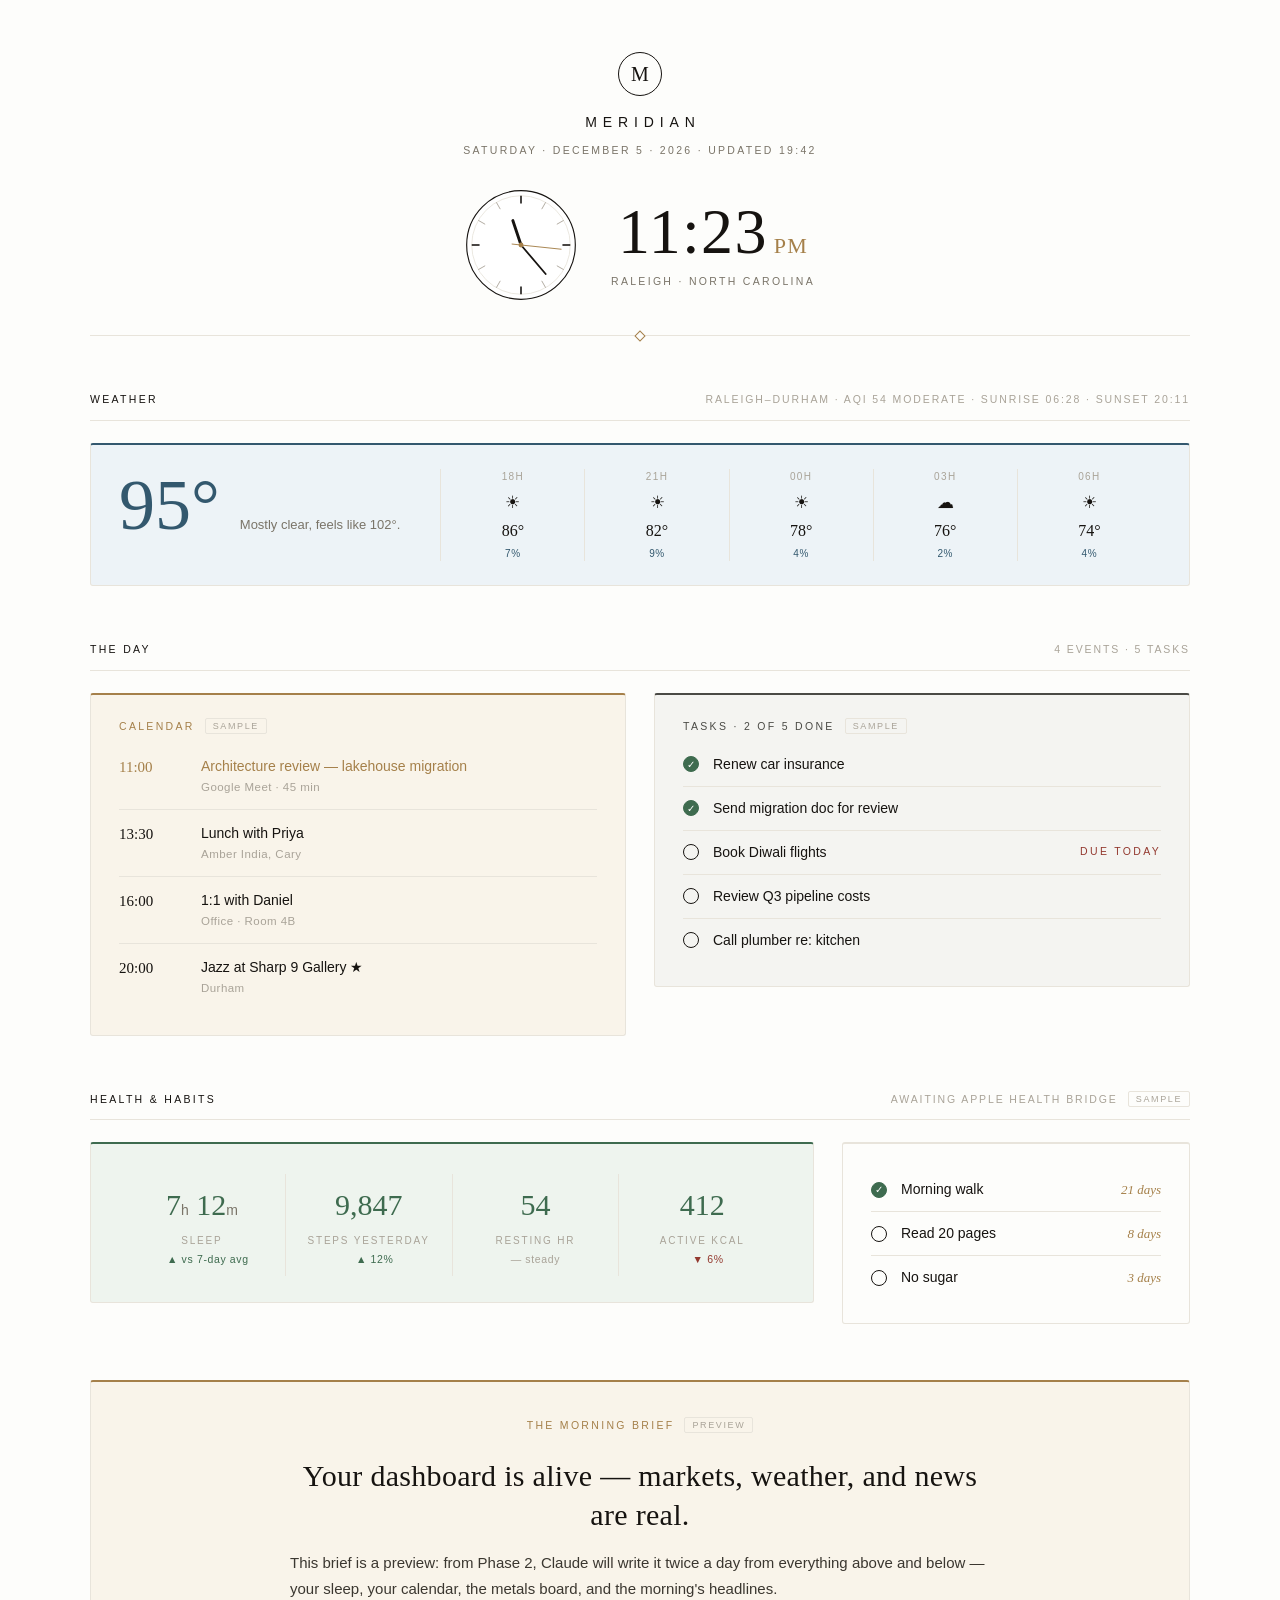
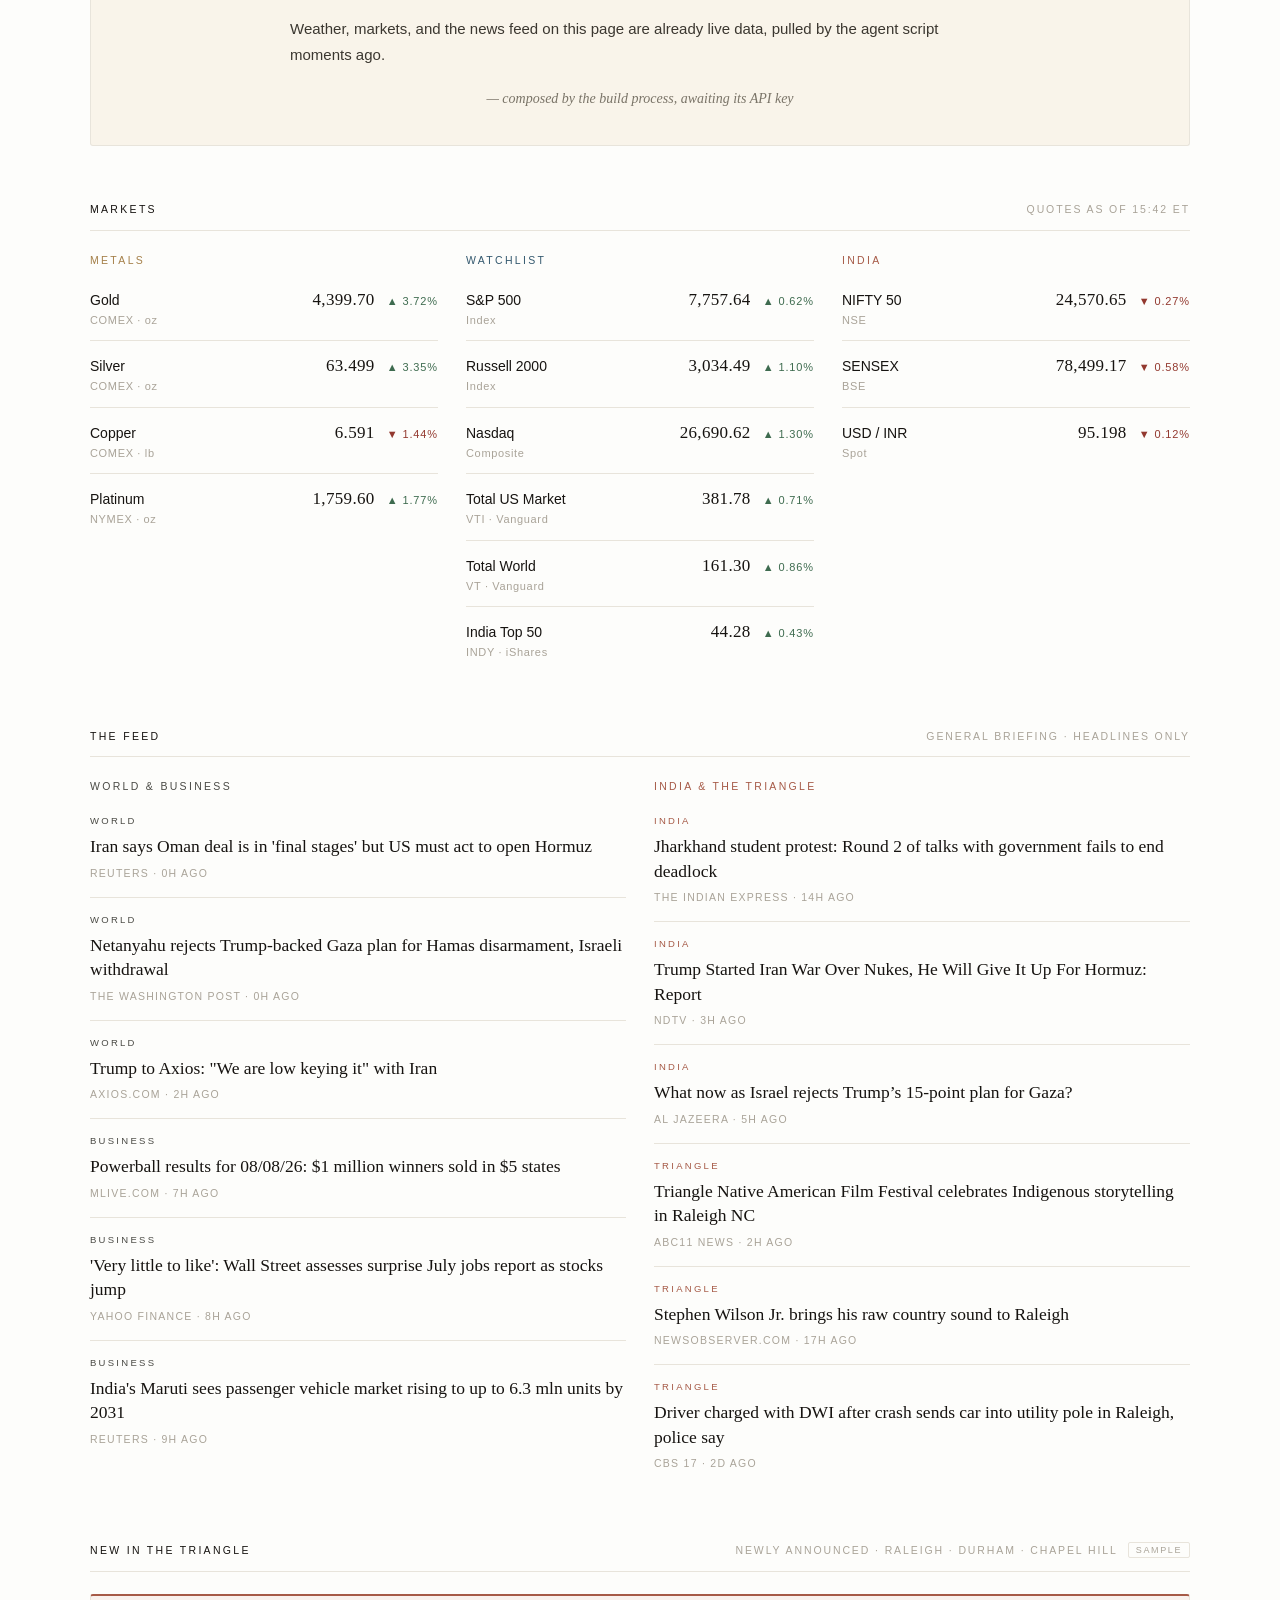
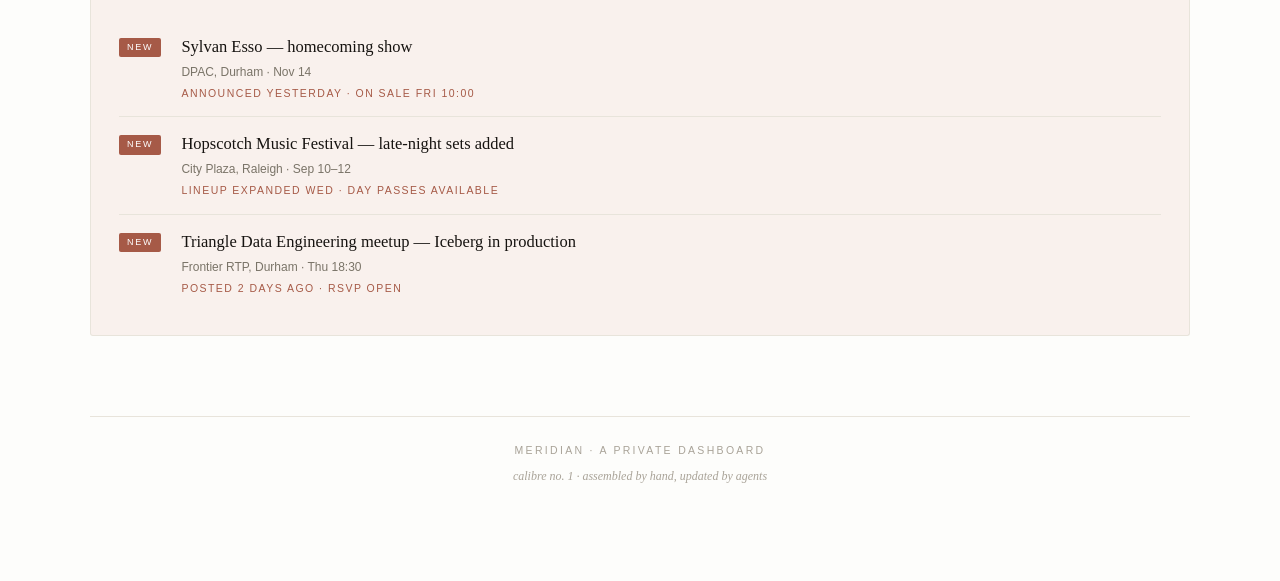
==== site/index.html @ 1cb4ca41 "Meridian — private life dashboard" ====
<!doctype html>
<html lang="en">
<head>
<meta charset="utf-8">
<meta name="viewport" content="width=device-width, initial-scale=1">
<title>Meridian</title>
<link rel="stylesheet" href="styles.css">
</head>
<body>
<div class="page">

  <!-- 1 · TIME -->
  <header>
    <div class="monogram">M</div>
    <div class="wordmark">Meridian</div>
    <div class="masthead-sub label" id="dateline">—</div>
    <div class="clockrow">
      <svg class="watch" viewBox="0 0 100 100" aria-hidden="true">
        <circle cx="50" cy="50" r="48.5" fill="#FFFFFF" stroke="#161310" stroke-width="1"/>
        <circle cx="50" cy="50" r="44" fill="none" stroke="#E8E4DB" stroke-width="0.75"/>
        <g stroke="#161310" stroke-width="1.4">
          <line x1="50" y1="6" x2="50" y2="13"/><line x1="50" y1="87" x2="50" y2="94"/>
          <line x1="6" y1="50" x2="13" y2="50"/><line x1="87" y1="50" x2="94" y2="50"/>
        </g>
        <g stroke="#A9A398" stroke-width="0.8">
          <line x1="72" y1="11.9" x2="68.5" y2="18"/><line x1="88.1" y1="28" x2="82" y2="31.5"/>
          <line x1="88.1" y1="72" x2="82" y2="68.5"/><line x1="72" y1="88.1" x2="68.5" y2="82"/>
          <line x1="28" y1="88.1" x2="31.5" y2="82"/><line x1="11.9" y1="72" x2="18" y2="68.5"/>
          <line x1="11.9" y1="28" x2="18" y2="31.5"/><line x1="28" y1="11.9" x2="31.5" y2="18"/>
        </g>
        <line id="hh" x1="50" y1="50" x2="50" y2="27" stroke="#161310" stroke-width="2.6" stroke-linecap="round"/>
        <line id="mh" x1="50" y1="50" x2="50" y2="16" stroke="#161310" stroke-width="1.6" stroke-linecap="round"/>
        <line id="sh" x1="50" y1="58" x2="50" y2="14" stroke="#A5804A" stroke-width="0.8" stroke-linecap="round"/>
        <circle cx="50" cy="50" r="2.2" fill="#A5804A"/>
      </svg>
      <div>
        <div class="bigtime" id="digital">–:––</div>
        <div class="tz label">Raleigh · North Carolina</div>
      </div>
    </div>
    <div class="masthead-rule"></div>
  </header>

  <!-- 2 · WEATHER -->
  <section id="sec-weather">
    <div class="section-head">
      <div class="label label--ink">Weather</div>
      <div class="meta" id="weather-meta">—</div>
    </div>
    <div class="panel" style="--wash:var(--wash-sky);--dial:var(--dial-sky)" id="weather-panel">
      <div class="empty">Loading…</div>
    </div>
  </section>

  <!-- 3 · THE DAY -->
  <section id="sec-day">
    <div class="section-head">
      <div class="label label--ink">The Day</div>
      <div class="meta" id="day-meta">—</div>
    </div>
    <div class="grid">
      <div class="col-6">
        <div class="panel" style="--wash:var(--wash-cream);--dial:var(--dial-cream)">
          <div class="label" style="margin-bottom:8px">Calendar<span class="sampletag" id="cal-tag" hidden>sample</span></div>
          <div id="calendar-list"><div class="empty">Loading…</div></div>
        </div>
      </div>
      <div class="col-6">
        <div class="panel" style="--wash:var(--wash-slate);--dial:var(--dial-slate)">
          <div class="label" style="margin-bottom:8px" id="tasks-label">Tasks<span class="sampletag" id="task-tag" hidden>sample</span></div>
          <div id="tasks-list"><div class="empty">Loading…</div></div>
        </div>
      </div>
    </div>
  </section>

  <!-- 4 · HEALTH -->
  <section id="sec-health">
    <div class="section-head">
      <div class="label label--ink">Health &amp; Habits</div>
      <div class="meta" id="health-meta">—</div>
    </div>
    <div class="grid">
      <div class="col-8">
        <div class="panel" style="--wash:var(--wash-sage);--dial:var(--dial-sage)">
          <div class="stats" id="health-stats"><div class="empty">Loading…</div></div>
        </div>
      </div>
      <div class="col-4">
        <div class="panel" id="habits-list"><div class="empty">Loading…</div></div>
      </div>
    </div>
  </section>

  <!-- 5 · BRIEFING -->
  <section id="sec-brief">
    <div class="panel" style="--wash:var(--wash-cream);--dial:var(--dial-cream);padding:36px 32px">
      <div class="brief" id="brief">
        <div class="label label--gold">The Morning Brief</div>
        <div class="empty">Loading…</div>
      </div>
    </div>
  </section>

  <!-- 6 · MARKETS -->
  <section id="sec-markets">
    <div class="section-head">
      <div class="label label--ink">Markets</div>
      <div class="meta" id="markets-meta">—</div>
    </div>
    <div class="grid" id="markets-grid"><div class="col-12 empty">Loading…</div></div>
  </section>

  <!-- 7 · NEWS -->
  <section id="sec-news">
    <div class="section-head">
      <div class="label label--ink">The Feed</div>
      <div class="meta" id="news-meta">—</div>
    </div>
    <div class="grid" id="news-grid"><div class="col-12 empty">Loading…</div></div>
  </section>

  <!-- 8 · NEW IN THE TRIANGLE -->
  <section id="sec-events">
    <div class="section-head">
      <div class="label label--ink">New in the Triangle</div>
      <div class="meta">Newly announced · Raleigh · Durham · Chapel Hill<span class="sampletag" id="events-tag" hidden>sample</span></div>
    </div>
    <div class="panel" style="--wash:var(--wash-blush);--dial:var(--dial-blush)" id="events-list">
      <div class="empty">Loading…</div>
    </div>
  </section>

  <footer>
    <div class="label">Meridian · A private dashboard</div>
    <div class="caliber">calibre no. 1 · assembled by hand, updated by agents</div>
  </footer>

</div>
<script src="app.js"></script>
</body>
</html>
---- site/styles.css ----
:root{
  --paper:#FDFDFB;
  --ink:#161310;
  --muted:#7A7468;
  --faint:#A9A398;
  --hairline:#E8E4DB;
  --gold:#A5804A;
  --up:#3E6B4F;
  --down:#93392F;
  /* enamel dial washes */
  --wash-sky:#EDF3F7;    --dial-sky:#33586E;
  --wash-sage:#EEF4EE;   --dial-sage:#3E6B4F;
  --wash-cream:#F9F4EA;  --dial-cream:#A5804A;
  --wash-slate:#F4F4F1;  --dial-slate:#4A4A45;
  --wash-blush:#F9F1ED;  --dial-blush:#A65A47;
  --serif:"Didot","Bodoni 72","Playfair Display",Georgia,"Times New Roman",serif;
  --sans:"Helvetica Neue",Helvetica,"Neue Haas Grotesk",Arial,sans-serif;
}
*{margin:0;padding:0;box-sizing:border-box}
html{-webkit-text-size-adjust:100%}
body{
  background:var(--paper);
  color:var(--ink);
  font-family:var(--sans);
  font-size:15px;line-height:1.5;
  -webkit-font-smoothing:antialiased;
}
a{color:inherit;text-decoration:none}
a:hover h3{text-decoration:underline;text-decoration-thickness:1px;text-underline-offset:3px}
.page{max-width:1180px;margin:0 auto;padding:0 40px 96px}
@media (max-width:640px){.page{padding:0 20px 64px}}

.label{
  font-family:var(--sans);font-size:10.5px;letter-spacing:.22em;
  text-transform:uppercase;color:var(--muted);font-weight:500;
}
.label--ink{color:var(--ink)}
.label--gold{color:var(--gold)}
.sampletag{
  font-size:9px;letter-spacing:.18em;text-transform:uppercase;color:var(--faint);
  border:1px solid var(--hairline);border-radius:2px;padding:2px 7px;margin-left:10px;
  vertical-align:1px;
}

/* ---------- masthead ---------- */
header{padding:52px 0 0;text-align:center}
.monogram{
  width:44px;height:44px;margin:0 auto 16px;
  border:1px solid var(--ink);border-radius:50%;
  display:flex;align-items:center;justify-content:center;
  font-family:var(--serif);font-size:20px;
}
.wordmark{
  font-family:var(--sans);font-size:14px;letter-spacing:.42em;text-transform:uppercase;
  font-weight:500;margin-left:.42em;
}
.masthead-sub{margin-top:10px}
.clockrow{display:flex;align-items:center;justify-content:center;gap:34px;margin-top:30px}
.watch{width:112px;height:112px}
.bigtime{
  font-family:var(--serif);font-size:64px;line-height:1;
  font-variant-numeric:tabular-nums;letter-spacing:.02em;
}
.bigtime small{font-size:22px;color:var(--gold);letter-spacing:.06em;margin-left:6px}
.tz{margin-top:10px}
@media (max-width:640px){
  .clockrow{gap:22px}
  .watch{width:88px;height:88px}
  .bigtime{font-size:44px}
  .bigtime small{font-size:16px}
}
.masthead-rule{margin:34px auto 0;height:1px;background:var(--hairline);position:relative}
.masthead-rule::after{
  content:"";position:absolute;left:50%;top:-2.5px;width:6px;height:6px;
  transform:translateX(-50%) rotate(45deg);
  background:var(--paper);border:1px solid var(--gold);
}

/* ---------- sections & panels ---------- */
section{margin-top:56px}
.section-head{
  display:flex;align-items:baseline;justify-content:space-between;
  padding-bottom:12px;margin-bottom:22px;border-bottom:1px solid var(--hairline);gap:14px;
}
.section-head .meta{font-size:10.5px;letter-spacing:.18em;text-transform:uppercase;color:var(--faint);text-align:right}
.panel{
  background:var(--wash,transparent);
  border:1px solid var(--hairline);
  border-top:2px solid var(--dial,var(--hairline));
  border-radius:3px;padding:24px 28px;
}
@media (max-width:640px){.panel{padding:18px 20px}}
.panel .label{color:var(--dial,var(--muted))}

.grid{display:grid;grid-template-columns:repeat(12,1fr);gap:28px 28px}
.col-4{grid-column:span 4}
.col-6{grid-column:span 6}
.col-8{grid-column:span 8}
.col-12{grid-column:span 12}
@media (max-width:900px){.col-4,.col-6,.col-8{grid-column:span 12}}

/* ---------- rows / numerals ---------- */
.row{display:flex;align-items:baseline;justify-content:space-between;
  padding:12px 0;border-bottom:1px solid var(--hairline);gap:16px}
.row:last-child{border-bottom:none}
.row .name{font-size:14px}
.row .sub{font-size:11px;color:var(--faint);letter-spacing:.06em;margin-top:1px}
.num{font-family:var(--serif);font-size:17px;font-variant-numeric:tabular-nums lining-nums;
  letter-spacing:.02em;white-space:nowrap}
.delta{font-size:11px;letter-spacing:.08em;white-space:nowrap;margin-left:12px}
.delta.up{color:var(--up)}
.delta.down{color:var(--down)}
.delta.flat{color:var(--faint)}
.right{text-align:right}

/* ---------- weather ---------- */
.weather-wrap{display:flex;gap:40px;align-items:stretch;flex-wrap:wrap}
.weather-main{display:flex;gap:20px;align-items:baseline;min-width:250px}
.weather-temp{font-family:var(--serif);font-size:72px;line-height:1;color:var(--dial-sky)}
.weather-desc{font-size:13px;color:var(--muted);line-height:1.65;max-width:220px}
.weather-hours{display:flex;flex:1;min-width:280px;border-left:1px solid var(--hairline)}
@media (max-width:640px){.weather-hours{border-left:none;border-top:1px solid var(--hairline);padding-top:14px}}
.wh{flex:1;text-align:center}
.wh + .wh{border-left:1px solid var(--hairline)}
.wh .h{font-size:10px;letter-spacing:.14em;color:var(--faint);text-transform:uppercase}
.wh .g{font-size:17px;margin-top:6px}
.wh .t{font-family:var(--serif);font-size:16px;margin-top:4px}
.wh .p{font-size:10px;color:var(--dial-sky);margin-top:3px;letter-spacing:.06em}

/* ---------- calendar ---------- */
.event{display:flex;gap:22px;padding:13px 0;border-bottom:1px solid var(--hairline)}
.event:last-child{border-bottom:none}
.event .time{font-family:var(--serif);font-size:15px;min-width:60px;font-variant-numeric:tabular-nums}
.event .what{font-size:14px}
.event .where{font-size:11.5px;color:var(--faint);margin-top:2px;letter-spacing:.04em}
.event.now .time,.event.now .what{color:var(--gold)}

/* ---------- tasks & habits ---------- */
.habit{display:flex;align-items:center;justify-content:space-between;
  padding:11px 0;border-bottom:1px solid var(--hairline)}
.habit:last-child{border-bottom:none}
.habit .mark{width:16px;height:16px;border:1px solid var(--ink);border-radius:50%;
  display:inline-flex;align-items:center;justify-content:center;margin-right:14px;
  font-size:10px;flex:none}
.habit.done .mark{background:var(--dial-sage);border-color:var(--dial-sage);color:#fff}
.habit .left{display:flex;align-items:center;font-size:14px}
.habit .streak{font-family:var(--serif);font-size:13px;color:var(--gold);font-style:italic}

/* ---------- health ---------- */
.stats{display:flex;text-align:center;padding:6px 0 2px;flex-wrap:wrap}
.stat{flex:1;min-width:120px;padding:8px 0}
.stat + .stat{border-left:1px solid var(--hairline)}
@media (max-width:640px){.stat + .stat{border-left:none}}
.stat .v{font-family:var(--serif);font-size:30px;font-variant-numeric:tabular-nums;color:var(--dial-sage)}
.stat .v small{font-size:14px;color:var(--muted);font-family:var(--sans)}
.stat .k{font-size:10px;letter-spacing:.18em;text-transform:uppercase;color:var(--faint);margin-top:6px}
.stat .trend{font-size:10.5px;margin-top:4px;letter-spacing:.06em}

/* ---------- briefing ---------- */
.brief{max-width:700px;margin:0 auto;text-align:center}
.brief h1{font-family:var(--serif);font-weight:400;font-size:30px;line-height:1.3;
  letter-spacing:.01em;margin:22px 0 16px}
@media (max-width:640px){.brief h1{font-size:24px}}
.brief p{font-size:15px;line-height:1.75;color:#3B3730;text-align:left}
.brief p + p{margin-top:13px}
.brief .signoff{margin-top:20px;font-family:var(--serif);font-style:italic;font-size:14px;color:var(--muted)}

/* ---------- news ---------- */
.story{padding:15px 0;border-bottom:1px solid var(--hairline);display:block}
.story:last-child{border-bottom:none}
.story .kicker{font-size:9.5px;letter-spacing:.24em;text-transform:uppercase;margin-bottom:6px}
.story h3{font-family:var(--serif);font-weight:400;font-size:17.5px;line-height:1.4}
.story .src{font-size:10.5px;letter-spacing:.12em;text-transform:uppercase;color:var(--faint);margin-top:7px}

/* ---------- new events ---------- */
.outing{display:flex;gap:20px;padding:15px 0;border-bottom:1px solid var(--hairline)}
.outing:last-child{border-bottom:none}
.outing .badge{
  flex:none;align-self:flex-start;margin-top:3px;
  font-size:9px;letter-spacing:.2em;text-transform:uppercase;
  color:#fff;background:var(--dial-blush);border-radius:2px;padding:3px 8px;
}
.outing h4{font-family:var(--serif);font-weight:400;font-size:16.5px}
.outing .where{font-size:12px;color:var(--muted);margin-top:3px}
.outing .sale{font-size:10.5px;letter-spacing:.14em;text-transform:uppercase;color:var(--dial-blush);margin-top:5px}

.empty{padding:18px 0;color:var(--faint);font-size:13px;font-style:italic;font-family:var(--serif)}

footer{margin-top:80px;text-align:center;border-top:1px solid var(--hairline);padding-top:26px}
footer .label{color:var(--faint)}
.caliber{font-family:var(--serif);font-style:italic;font-size:12px;color:var(--faint);margin-top:8px}
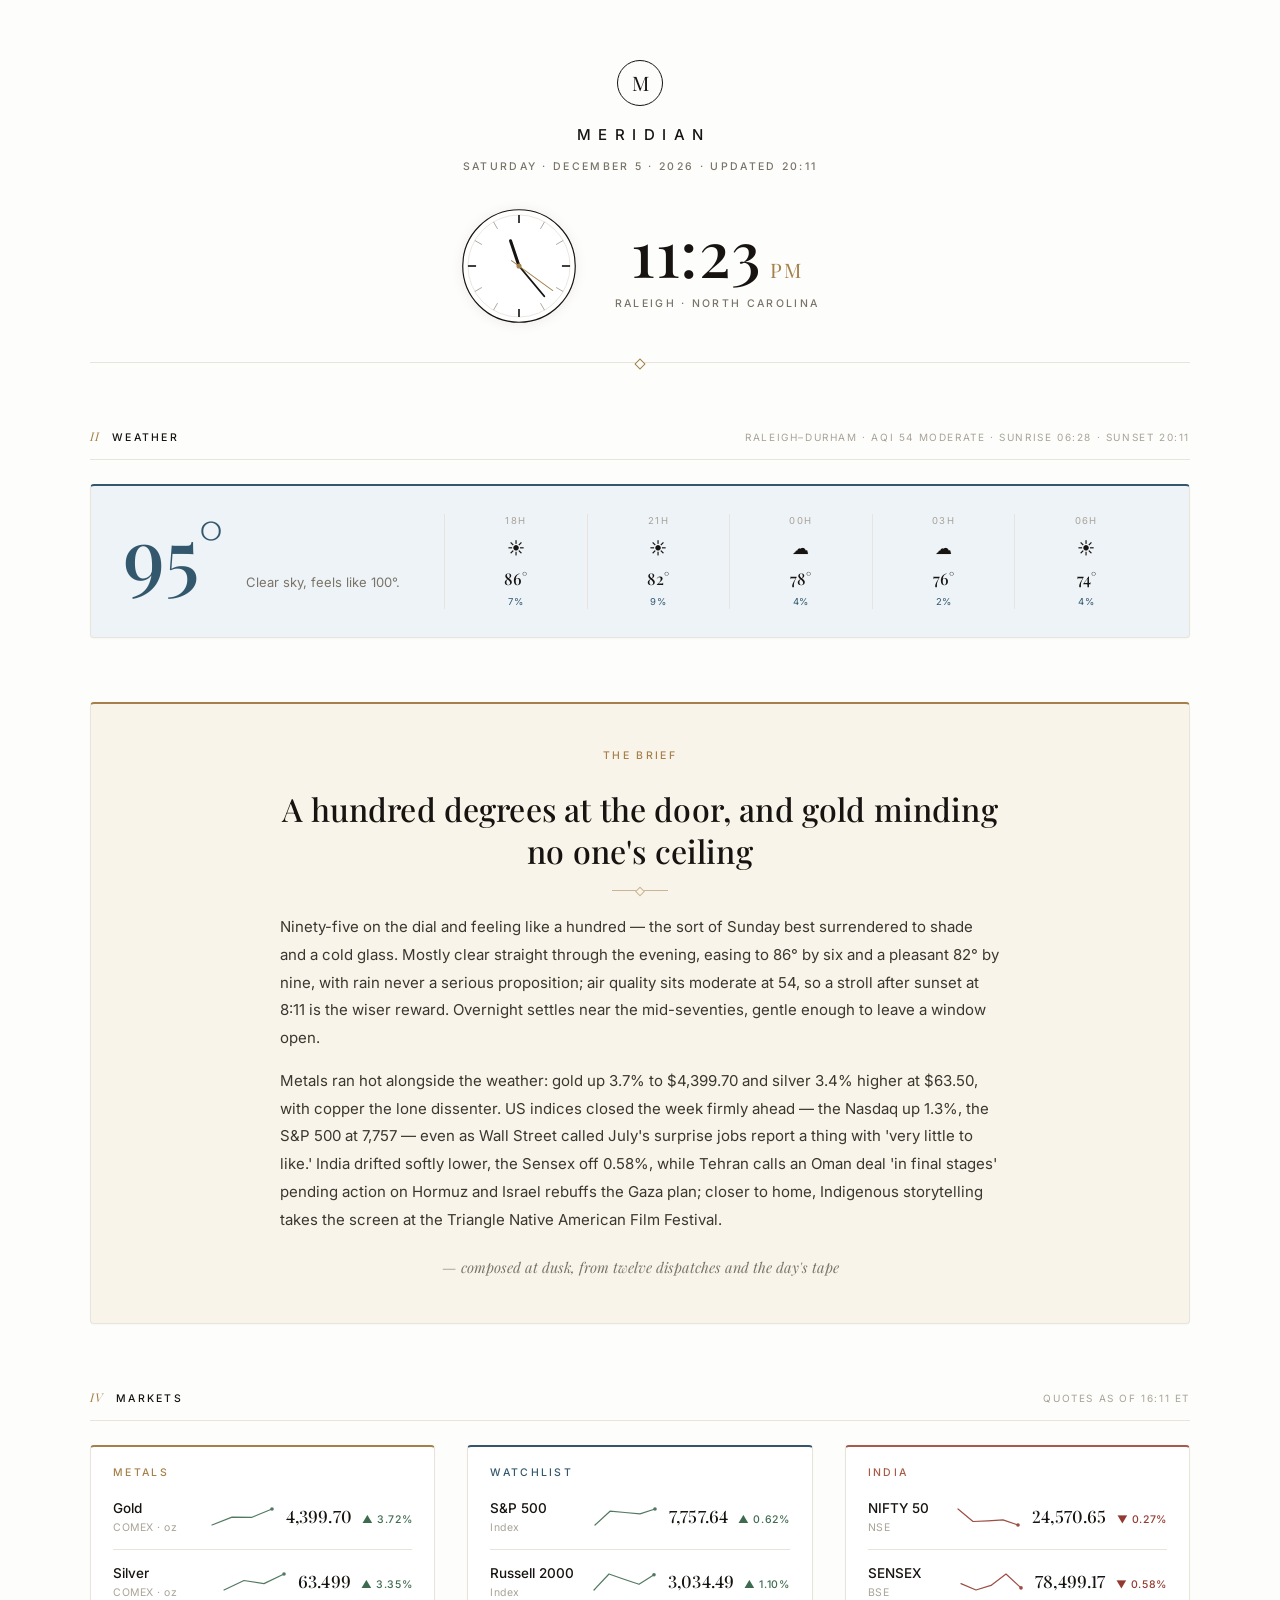
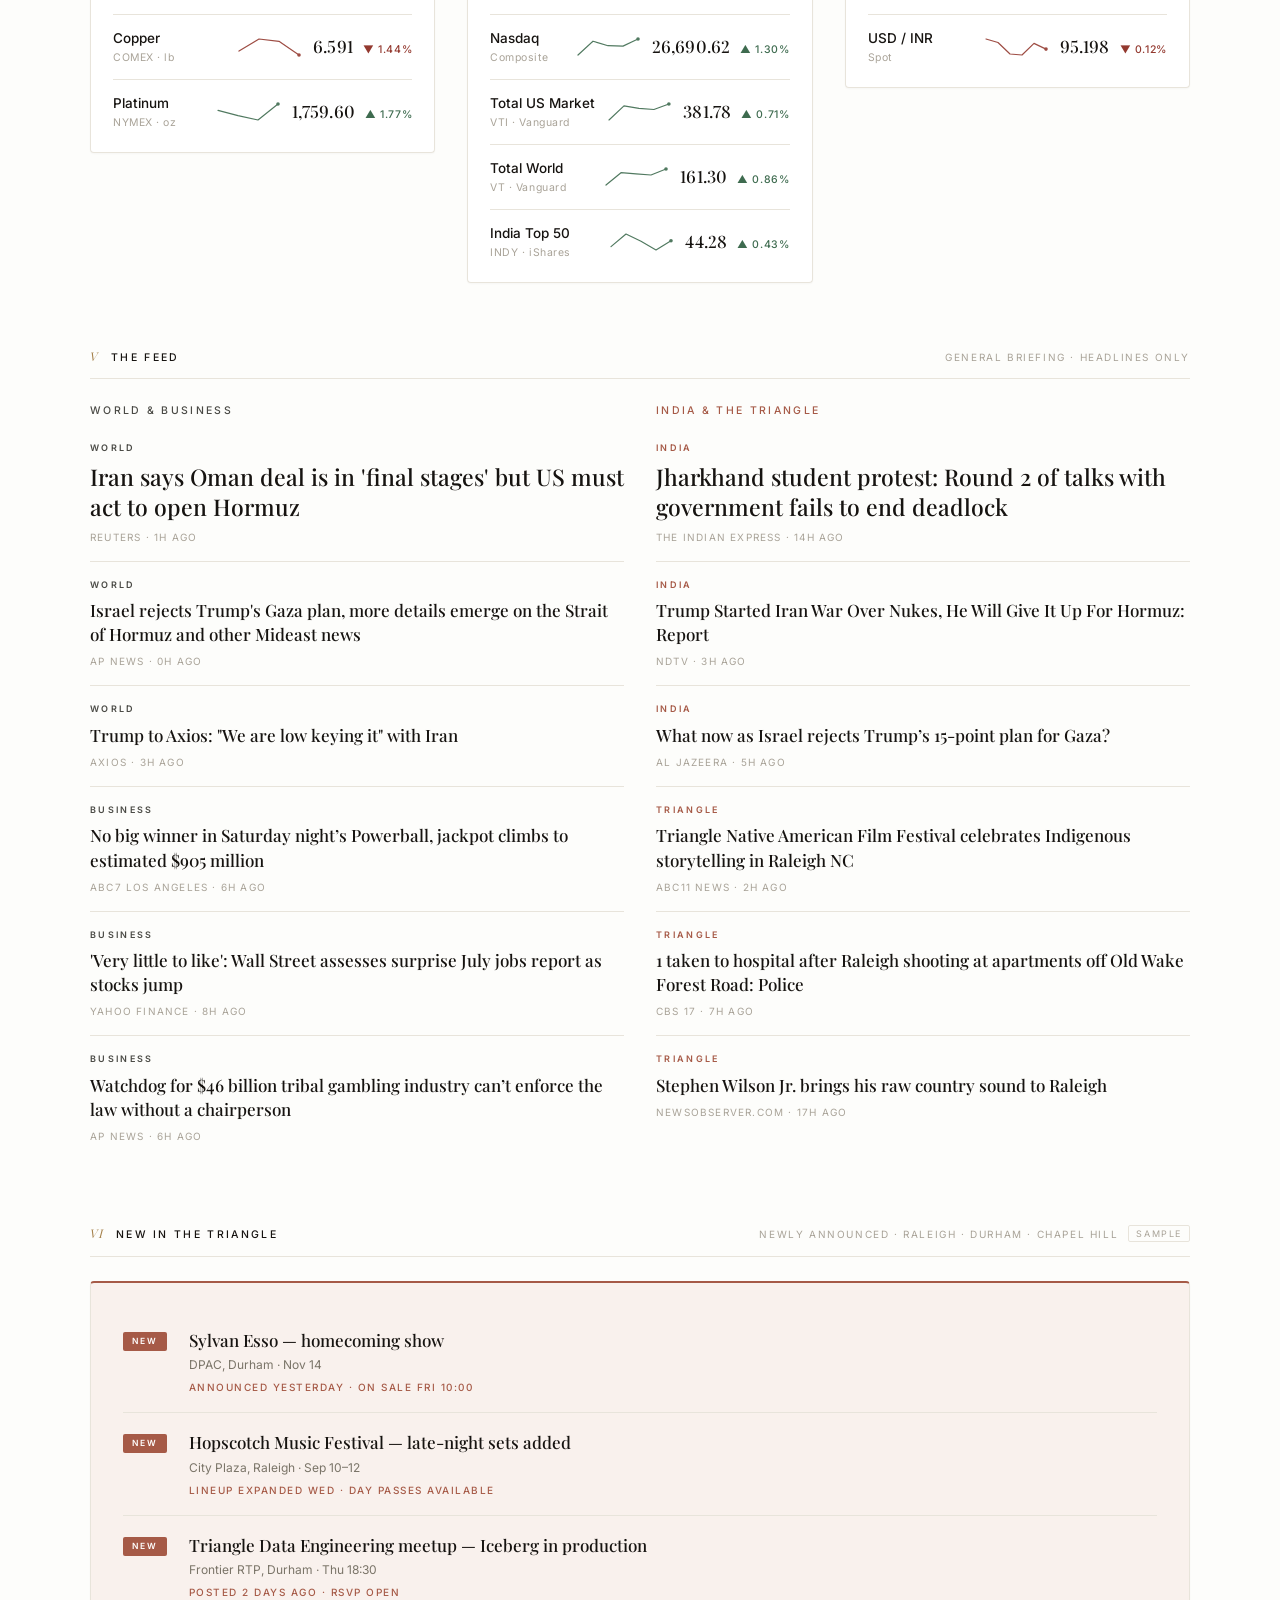
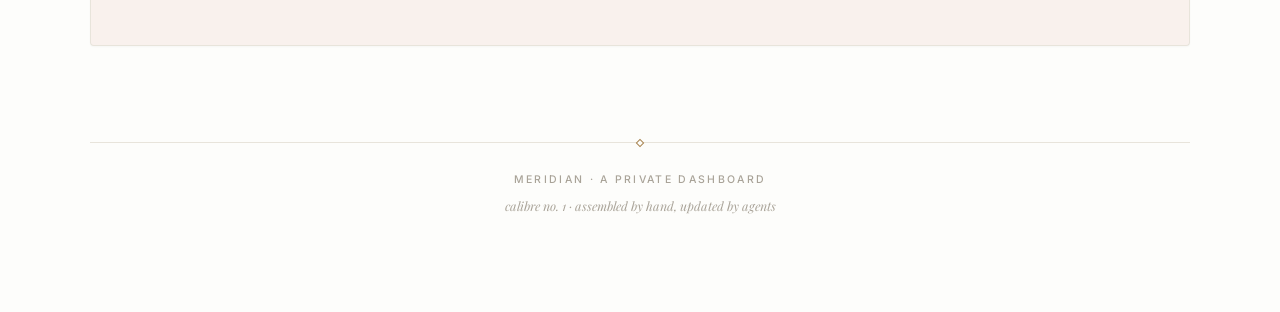
==== commit bb747629: "Redesign: remove health/calendar/tasks placeholders; Playfair+Inter type, market sparklines, feature" ====
--- a/site/index.html
+++ b/site/index.html
@@ -4,12 +4,15 @@
 <meta charset="utf-8">
 <meta name="viewport" content="width=device-width, initial-scale=1">
 <title>Meridian</title>
+<link rel="preconnect" href="https://fonts.googleapis.com">
+<link rel="preconnect" href="https://fonts.gstatic.com" crossorigin>
+<link href="https://fonts.googleapis.com/css2?family=Playfair+Display:ital,wght@0,400;0,500;0,600;1,400&family=Inter:wght@400;500;600&display=swap" rel="stylesheet">
 <link rel="stylesheet" href="styles.css">
 </head>
 <body>
 <div class="page">
 
-  <!-- 1 · TIME -->
+  <!-- I · TIME -->
   <header>
     <div class="monogram">M</div>
     <div class="wordmark">Meridian</div>
@@ -41,10 +44,10 @@
     <div class="masthead-rule"></div>
   </header>
 
-  <!-- 2 · WEATHER -->
+  <!-- II · WEATHER -->
   <section id="sec-weather">
     <div class="section-head">
-      <div class="label label--ink">Weather</div>
+      <div class="label label--ink"><span class="secnum">II</span>Weather</div>
       <div class="meta" id="weather-meta">—</div>
     </div>
     <div class="panel" style="--wash:var(--wash-sky);--dial:var(--dial-sky)" id="weather-panel">
@@ -52,78 +55,38 @@
     </div>
   </section>
 
-  <!-- 3 · THE DAY -->
-  <section id="sec-day">
-    <div class="section-head">
-      <div class="label label--ink">The Day</div>
-      <div class="meta" id="day-meta">—</div>
-    </div>
-    <div class="grid">
-      <div class="col-6">
-        <div class="panel" style="--wash:var(--wash-cream);--dial:var(--dial-cream)">
-          <div class="label" style="margin-bottom:8px">Calendar<span class="sampletag" id="cal-tag" hidden>sample</span></div>
-          <div id="calendar-list"><div class="empty">Loading…</div></div>
-        </div>
-      </div>
-      <div class="col-6">
-        <div class="panel" style="--wash:var(--wash-slate);--dial:var(--dial-slate)">
-          <div class="label" style="margin-bottom:8px" id="tasks-label">Tasks<span class="sampletag" id="task-tag" hidden>sample</span></div>
-          <div id="tasks-list"><div class="empty">Loading…</div></div>
-        </div>
-      </div>
-    </div>
-  </section>
-
-  <!-- 4 · HEALTH -->
-  <section id="sec-health">
-    <div class="section-head">
-      <div class="label label--ink">Health &amp; Habits</div>
-      <div class="meta" id="health-meta">—</div>
-    </div>
-    <div class="grid">
-      <div class="col-8">
-        <div class="panel" style="--wash:var(--wash-sage);--dial:var(--dial-sage)">
-          <div class="stats" id="health-stats"><div class="empty">Loading…</div></div>
-        </div>
-      </div>
-      <div class="col-4">
-        <div class="panel" id="habits-list"><div class="empty">Loading…</div></div>
-      </div>
-    </div>
-  </section>
-
-  <!-- 5 · BRIEFING -->
+  <!-- III · THE BRIEF -->
   <section id="sec-brief">
-    <div class="panel" style="--wash:var(--wash-cream);--dial:var(--dial-cream);padding:36px 32px">
+    <div class="panel panel--brief" style="--wash:var(--wash-cream);--dial:var(--dial-cream)">
       <div class="brief" id="brief">
-        <div class="label label--gold">The Morning Brief</div>
+        <div class="label label--gold">The Brief</div>
         <div class="empty">Loading…</div>
       </div>
     </div>
   </section>
 
-  <!-- 6 · MARKETS -->
+  <!-- IV · MARKETS -->
   <section id="sec-markets">
     <div class="section-head">
-      <div class="label label--ink">Markets</div>
+      <div class="label label--ink"><span class="secnum">IV</span>Markets</div>
       <div class="meta" id="markets-meta">—</div>
     </div>
     <div class="grid" id="markets-grid"><div class="col-12 empty">Loading…</div></div>
   </section>
 
-  <!-- 7 · NEWS -->
+  <!-- V · NEWS -->
   <section id="sec-news">
     <div class="section-head">
-      <div class="label label--ink">The Feed</div>
+      <div class="label label--ink"><span class="secnum">V</span>The Feed</div>
       <div class="meta" id="news-meta">—</div>
     </div>
     <div class="grid" id="news-grid"><div class="col-12 empty">Loading…</div></div>
   </section>
 
-  <!-- 8 · NEW IN THE TRIANGLE -->
+  <!-- VI · NEW IN THE TRIANGLE -->
   <section id="sec-events">
     <div class="section-head">
-      <div class="label label--ink">New in the Triangle</div>
+      <div class="label label--ink"><span class="secnum">VI</span>New in the Triangle</div>
       <div class="meta">Newly announced · Raleigh · Durham · Chapel Hill<span class="sampletag" id="events-tag" hidden>sample</span></div>
     </div>
     <div class="panel" style="--wash:var(--wash-blush);--dial:var(--dial-blush)" id="events-list">
@@ -132,6 +95,7 @@
   </section>
 
   <footer>
+    <div class="footer-diamond"></div>
     <div class="label">Meridian · A private dashboard</div>
     <div class="caliber">calibre no. 1 · assembled by hand, updated by agents</div>
   </footer>
--- a/site/styles.css
+++ b/site/styles.css
@@ -13,8 +13,8 @@
   --wash-cream:#F9F4EA;  --dial-cream:#A5804A;
   --wash-slate:#F4F4F1;  --dial-slate:#4A4A45;
   --wash-blush:#F9F1ED;  --dial-blush:#A65A47;
-  --serif:"Didot","Bodoni 72","Playfair Display",Georgia,"Times New Roman",serif;
-  --sans:"Helvetica Neue",Helvetica,"Neue Haas Grotesk",Arial,sans-serif;
+  --serif:"Playfair Display","Didot","Bodoni 72",Georgia,"Times New Roman",serif;
+  --sans:"Inter","Helvetica Neue",Helvetica,Arial,sans-serif;
 }
 *{margin:0;padding:0;box-sizing:border-box}
 html{-webkit-text-size-adjust:100%}
@@ -26,16 +26,32 @@
   -webkit-font-smoothing:antialiased;
 }
 a{color:inherit;text-decoration:none}
-a:hover h3{text-decoration:underline;text-decoration-thickness:1px;text-underline-offset:3px}
+a:hover h3{text-decoration:underline;text-decoration-thickness:1px;text-underline-offset:4px}
 .page{max-width:1180px;margin:0 auto;padding:0 40px 96px}
 @media (max-width:640px){.page{padding:0 20px 64px}}
 
+/* ---------- entrance ---------- */
+@keyframes rise{from{opacity:0;transform:translateY(10px)}to{opacity:1;transform:none}}
+header{animation:rise .7s ease both}
+section{animation:rise .7s ease both}
+section:nth-of-type(1){animation-delay:.08s}
+section:nth-of-type(2){animation-delay:.16s}
+section:nth-of-type(3){animation-delay:.24s}
+section:nth-of-type(4){animation-delay:.32s}
+section:nth-of-type(5){animation-delay:.40s}
+@media (prefers-reduced-motion: reduce){header,section{animation:none}}
+
+/* ---------- labels ---------- */
 .label{
   font-family:var(--sans);font-size:10.5px;letter-spacing:.22em;
   text-transform:uppercase;color:var(--muted);font-weight:500;
 }
 .label--ink{color:var(--ink)}
 .label--gold{color:var(--gold)}
+.secnum{
+  font-family:var(--serif);font-style:italic;font-weight:400;
+  color:var(--gold);margin-right:12px;letter-spacing:.08em;font-size:12px;
+}
 .sampletag{
   font-size:9px;letter-spacing:.18em;text-transform:uppercase;color:var(--faint);
   border:1px solid var(--hairline);border-radius:2px;padding:2px 7px;margin-left:10px;
@@ -43,33 +59,33 @@
 }
 
 /* ---------- masthead ---------- */
-header{padding:52px 0 0;text-align:center}
+header{padding:60px 0 0;text-align:center}
 .monogram{
-  width:44px;height:44px;margin:0 auto 16px;
+  width:46px;height:46px;margin:0 auto 18px;
   border:1px solid var(--ink);border-radius:50%;
   display:flex;align-items:center;justify-content:center;
   font-family:var(--serif);font-size:20px;
 }
 .wordmark{
-  font-family:var(--sans);font-size:14px;letter-spacing:.42em;text-transform:uppercase;
-  font-weight:500;margin-left:.42em;
-}
-.masthead-sub{margin-top:10px}
-.clockrow{display:flex;align-items:center;justify-content:center;gap:34px;margin-top:30px}
-.watch{width:112px;height:112px}
+  font-family:var(--sans);font-size:15px;letter-spacing:.5em;text-transform:uppercase;
+  font-weight:500;margin-left:.5em;
+}
+.masthead-sub{margin-top:12px}
+.clockrow{display:flex;align-items:center;justify-content:center;gap:38px;margin-top:34px}
+.watch{width:116px;height:116px;filter:drop-shadow(0 1px 6px rgba(22,19,16,.07))}
 .bigtime{
-  font-family:var(--serif);font-size:64px;line-height:1;
-  font-variant-numeric:tabular-nums;letter-spacing:.02em;
-}
-.bigtime small{font-size:22px;color:var(--gold);letter-spacing:.06em;margin-left:6px}
-.tz{margin-top:10px}
+  font-family:var(--serif);font-size:64px;line-height:1;font-weight:500;
+  font-variant-numeric:tabular-nums;letter-spacing:.01em;
+}
+.bigtime small{font-size:20px;color:var(--gold);letter-spacing:.1em;margin-left:8px;font-weight:400}
+.tz{margin-top:12px}
 @media (max-width:640px){
   .clockrow{gap:22px}
   .watch{width:88px;height:88px}
-  .bigtime{font-size:44px}
-  .bigtime small{font-size:16px}
-}
-.masthead-rule{margin:34px auto 0;height:1px;background:var(--hairline);position:relative}
+  .bigtime{font-size:42px}
+  .bigtime small{font-size:15px}
+}
+.masthead-rule{margin:38px auto 0;height:1px;background:var(--hairline);position:relative}
 .masthead-rule::after{
   content:"";position:absolute;left:50%;top:-2.5px;width:6px;height:6px;
   transform:translateX(-50%) rotate(45deg);
@@ -77,115 +93,112 @@
 }
 
 /* ---------- sections & panels ---------- */
-section{margin-top:56px}
+section{margin-top:64px}
 .section-head{
   display:flex;align-items:baseline;justify-content:space-between;
-  padding-bottom:12px;margin-bottom:22px;border-bottom:1px solid var(--hairline);gap:14px;
-}
-.section-head .meta{font-size:10.5px;letter-spacing:.18em;text-transform:uppercase;color:var(--faint);text-align:right}
+  padding-bottom:13px;margin-bottom:24px;border-bottom:1px solid var(--hairline);gap:14px;
+}
+.section-head .meta{font-size:10px;letter-spacing:.16em;text-transform:uppercase;color:var(--faint);text-align:right}
 .panel{
   background:var(--wash,transparent);
   border:1px solid var(--hairline);
   border-top:2px solid var(--dial,var(--hairline));
-  border-radius:3px;padding:24px 28px;
-}
-@media (max-width:640px){.panel{padding:18px 20px}}
+  border-radius:4px;padding:28px 32px;
+  box-shadow:0 1px 2px rgba(22,19,16,.03);
+}
+@media (max-width:640px){.panel{padding:20px 20px}}
 .panel .label{color:var(--dial,var(--muted))}
 
-.grid{display:grid;grid-template-columns:repeat(12,1fr);gap:28px 28px}
+.grid{display:grid;grid-template-columns:repeat(12,1fr);gap:32px 32px}
 .col-4{grid-column:span 4}
 .col-6{grid-column:span 6}
-.col-8{grid-column:span 8}
 .col-12{grid-column:span 12}
-@media (max-width:900px){.col-4,.col-6,.col-8{grid-column:span 12}}
-
-/* ---------- rows / numerals ---------- */
-.row{display:flex;align-items:baseline;justify-content:space-between;
-  padding:12px 0;border-bottom:1px solid var(--hairline);gap:16px}
+@media (max-width:900px){.col-4,.col-6{grid-column:span 12}}
+
+/* ---------- market rows ---------- */
+.mgroup{
+  background:#fff;border:1px solid var(--hairline);border-top:2px solid var(--gcolor,var(--hairline));
+  border-radius:4px;padding:18px 22px 8px;box-shadow:0 1px 2px rgba(22,19,16,.03);
+}
+.mgroup .label{color:var(--gcolor,var(--muted));margin-bottom:4px}
+.row{display:flex;align-items:center;justify-content:space-between;
+  padding:13px 0;border-bottom:1px solid var(--hairline);gap:12px}
 .row:last-child{border-bottom:none}
-.row .name{font-size:14px}
-.row .sub{font-size:11px;color:var(--faint);letter-spacing:.06em;margin-top:1px}
-.num{font-family:var(--serif);font-size:17px;font-variant-numeric:tabular-nums lining-nums;
-  letter-spacing:.02em;white-space:nowrap}
-.delta{font-size:11px;letter-spacing:.08em;white-space:nowrap;margin-left:12px}
+.row .name{font-size:13.5px;font-weight:500}
+.row .sub{font-size:10.5px;color:var(--faint);letter-spacing:.05em;margin-top:2px}
+.spark{flex:1;display:flex;justify-content:flex-end;min-width:0}
+.spark svg{display:block;opacity:.9}
+.num{font-family:var(--serif);font-size:17px;font-weight:500;
+  font-variant-numeric:tabular-nums lining-nums;letter-spacing:.01em;white-space:nowrap}
+.delta{font-size:10.5px;letter-spacing:.06em;white-space:nowrap;margin-left:10px;font-weight:500}
 .delta.up{color:var(--up)}
 .delta.down{color:var(--down)}
 .delta.flat{color:var(--faint)}
-.right{text-align:right}
+.right{text-align:right;flex:none}
 
 /* ---------- weather ---------- */
-.weather-wrap{display:flex;gap:40px;align-items:stretch;flex-wrap:wrap}
-.weather-main{display:flex;gap:20px;align-items:baseline;min-width:250px}
-.weather-temp{font-family:var(--serif);font-size:72px;line-height:1;color:var(--dial-sky)}
-.weather-desc{font-size:13px;color:var(--muted);line-height:1.65;max-width:220px}
+.weather-wrap{display:flex;gap:44px;align-items:stretch;flex-wrap:wrap}
+.weather-main{display:flex;gap:22px;align-items:baseline;min-width:260px}
+.weather-temp{font-family:var(--serif);font-size:80px;font-weight:500;line-height:1;color:var(--dial-sky)}
+.weather-desc{font-size:13px;color:var(--muted);line-height:1.7;max-width:230px}
 .weather-hours{display:flex;flex:1;min-width:280px;border-left:1px solid var(--hairline)}
-@media (max-width:640px){.weather-hours{border-left:none;border-top:1px solid var(--hairline);padding-top:14px}}
+@media (max-width:640px){.weather-hours{border-left:none;border-top:1px solid var(--hairline);padding-top:16px}}
 .wh{flex:1;text-align:center}
 .wh + .wh{border-left:1px solid var(--hairline)}
-.wh .h{font-size:10px;letter-spacing:.14em;color:var(--faint);text-transform:uppercase}
-.wh .g{font-size:17px;margin-top:6px}
-.wh .t{font-family:var(--serif);font-size:16px;margin-top:4px}
-.wh .p{font-size:10px;color:var(--dial-sky);margin-top:3px;letter-spacing:.06em}
-
-/* ---------- calendar ---------- */
-.event{display:flex;gap:22px;padding:13px 0;border-bottom:1px solid var(--hairline)}
-.event:last-child{border-bottom:none}
-.event .time{font-family:var(--serif);font-size:15px;min-width:60px;font-variant-numeric:tabular-nums}
-.event .what{font-size:14px}
-.event .where{font-size:11.5px;color:var(--faint);margin-top:2px;letter-spacing:.04em}
-.event.now .time,.event.now .what{color:var(--gold)}
-
-/* ---------- tasks & habits ---------- */
-.habit{display:flex;align-items:center;justify-content:space-between;
-  padding:11px 0;border-bottom:1px solid var(--hairline)}
-.habit:last-child{border-bottom:none}
-.habit .mark{width:16px;height:16px;border:1px solid var(--ink);border-radius:50%;
-  display:inline-flex;align-items:center;justify-content:center;margin-right:14px;
-  font-size:10px;flex:none}
-.habit.done .mark{background:var(--dial-sage);border-color:var(--dial-sage);color:#fff}
-.habit .left{display:flex;align-items:center;font-size:14px}
-.habit .streak{font-family:var(--serif);font-size:13px;color:var(--gold);font-style:italic}
-
-/* ---------- health ---------- */
-.stats{display:flex;text-align:center;padding:6px 0 2px;flex-wrap:wrap}
-.stat{flex:1;min-width:120px;padding:8px 0}
-.stat + .stat{border-left:1px solid var(--hairline)}
-@media (max-width:640px){.stat + .stat{border-left:none}}
-.stat .v{font-family:var(--serif);font-size:30px;font-variant-numeric:tabular-nums;color:var(--dial-sage)}
-.stat .v small{font-size:14px;color:var(--muted);font-family:var(--sans)}
-.stat .k{font-size:10px;letter-spacing:.18em;text-transform:uppercase;color:var(--faint);margin-top:6px}
-.stat .trend{font-size:10.5px;margin-top:4px;letter-spacing:.06em}
+.wh .h{font-size:9.5px;letter-spacing:.14em;color:var(--faint);text-transform:uppercase}
+.wh .g{font-size:17px;margin-top:8px}
+.wh .t{font-family:var(--serif);font-size:16px;font-weight:500;margin-top:5px}
+.wh .p{font-size:9.5px;color:var(--dial-sky);margin-top:4px;letter-spacing:.06em}
 
 /* ---------- briefing ---------- */
-.brief{max-width:700px;margin:0 auto;text-align:center}
-.brief h1{font-family:var(--serif);font-weight:400;font-size:30px;line-height:1.3;
-  letter-spacing:.01em;margin:22px 0 16px}
+.panel--brief{padding:44px 40px}
+@media (max-width:640px){.panel--brief{padding:28px 22px}}
+.brief{max-width:720px;margin:0 auto;text-align:center}
+.brief h1{
+  font-family:var(--serif);font-weight:500;font-size:32px;line-height:1.32;
+  letter-spacing:.005em;margin:24px 0 6px;
+}
 @media (max-width:640px){.brief h1{font-size:24px}}
-.brief p{font-size:15px;line-height:1.75;color:#3B3730;text-align:left}
-.brief p + p{margin-top:13px}
-.brief .signoff{margin-top:20px;font-family:var(--serif);font-style:italic;font-size:14px;color:var(--muted)}
+.brief .rule{
+  width:56px;height:1px;background:var(--gold);opacity:.55;margin:18px auto 22px;position:relative;
+}
+.brief .rule::after{
+  content:"";position:absolute;left:50%;top:-2.5px;width:5px;height:5px;
+  transform:translateX(-50%) rotate(45deg);background:var(--wash-cream);border:1px solid var(--gold);
+}
+.brief p{font-size:15px;line-height:1.85;color:#3B3730;text-align:left}
+.brief p + p{margin-top:15px}
+.brief .signoff{margin-top:24px;font-family:var(--serif);font-style:italic;font-size:14.5px;color:var(--muted)}
 
 /* ---------- news ---------- */
-.story{padding:15px 0;border-bottom:1px solid var(--hairline);display:block}
+.newscol .label{margin-bottom:2px}
+.story{padding:16px 0;border-bottom:1px solid var(--hairline);display:block}
 .story:last-child{border-bottom:none}
-.story .kicker{font-size:9.5px;letter-spacing:.24em;text-transform:uppercase;margin-bottom:6px}
-.story h3{font-family:var(--serif);font-weight:400;font-size:17.5px;line-height:1.4}
-.story .src{font-size:10.5px;letter-spacing:.12em;text-transform:uppercase;color:var(--faint);margin-top:7px}
+.story .kicker{font-size:9px;letter-spacing:.26em;text-transform:uppercase;margin-bottom:7px;font-weight:600}
+.story h3{font-family:var(--serif);font-weight:500;font-size:17px;line-height:1.42}
+.story.featured{padding-top:20px}
+.story.featured h3{font-size:23px;line-height:1.3}
+.story .src{font-size:10px;letter-spacing:.12em;text-transform:uppercase;color:var(--faint);margin-top:8px}
 
 /* ---------- new events ---------- */
-.outing{display:flex;gap:20px;padding:15px 0;border-bottom:1px solid var(--hairline)}
+.outing{display:flex;gap:22px;padding:17px 0;border-bottom:1px solid var(--hairline)}
 .outing:last-child{border-bottom:none}
 .outing .badge{
-  flex:none;align-self:flex-start;margin-top:3px;
-  font-size:9px;letter-spacing:.2em;text-transform:uppercase;
-  color:#fff;background:var(--dial-blush);border-radius:2px;padding:3px 8px;
-}
-.outing h4{font-family:var(--serif);font-weight:400;font-size:16.5px}
+  flex:none;align-self:flex-start;margin-top:4px;
+  font-size:8.5px;letter-spacing:.22em;text-transform:uppercase;font-weight:600;
+  color:#fff;background:var(--dial-blush);border-radius:2px;padding:3px 9px;
+}
+.outing h4{font-family:var(--serif);font-weight:500;font-size:17px}
 .outing .where{font-size:12px;color:var(--muted);margin-top:3px}
-.outing .sale{font-size:10.5px;letter-spacing:.14em;text-transform:uppercase;color:var(--dial-blush);margin-top:5px}
+.outing .sale{font-size:10px;letter-spacing:.15em;text-transform:uppercase;color:var(--dial-blush);margin-top:6px;font-weight:500}
 
 .empty{padding:18px 0;color:var(--faint);font-size:13px;font-style:italic;font-family:var(--serif)}
 
-footer{margin-top:80px;text-align:center;border-top:1px solid var(--hairline);padding-top:26px}
+/* ---------- footer ---------- */
+footer{margin-top:96px;text-align:center;border-top:1px solid var(--hairline);padding-top:30px}
+.footer-diamond{
+  width:6px;height:6px;margin:-33px auto 26px;transform:rotate(45deg);
+  background:var(--paper);border:1px solid var(--gold);
+}
 footer .label{color:var(--faint)}
-.caliber{font-family:var(--serif);font-style:italic;font-size:12px;color:var(--faint);margin-top:8px}
+.caliber{font-family:var(--serif);font-style:italic;font-size:12.5px;color:var(--faint);margin-top:9px}
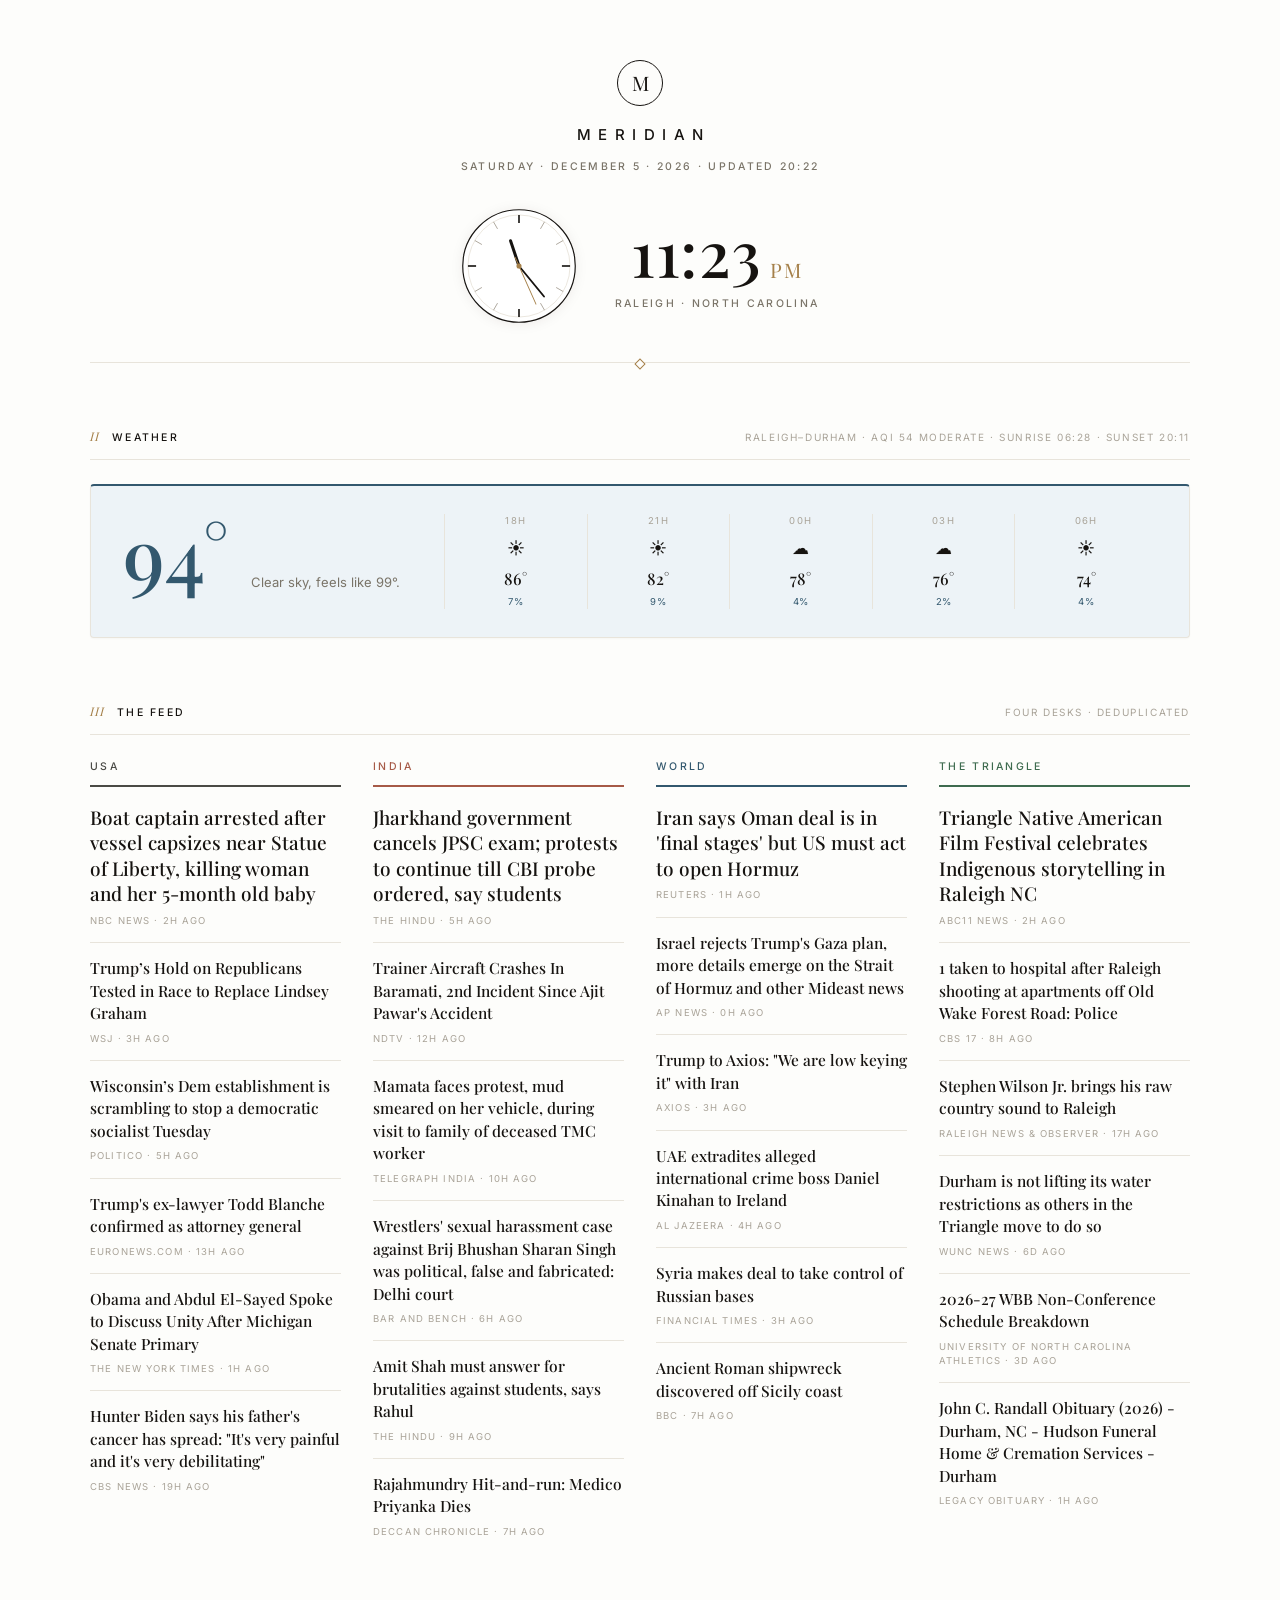
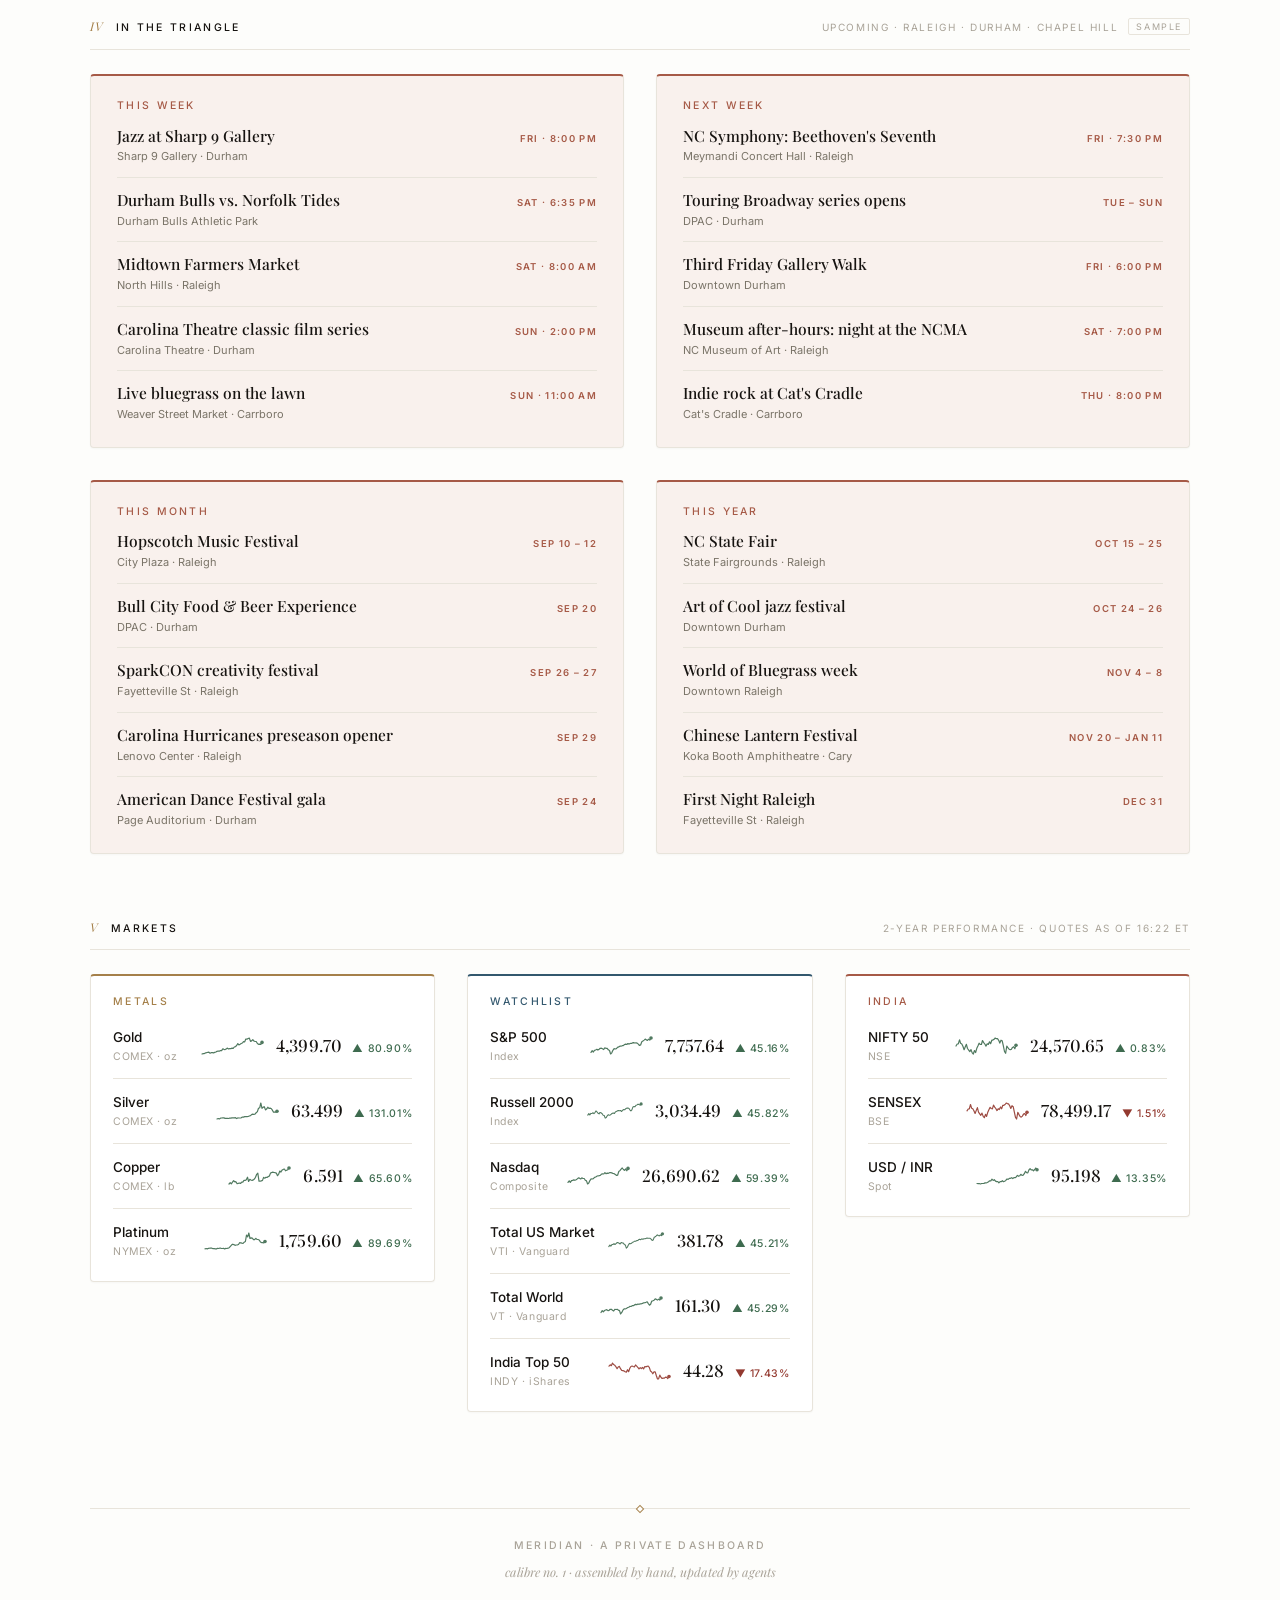
==== commit c3be8af9: "Four news desks (deduplicated), time-bucketed Triangle agenda, 2-year markets moved to bottom; remov" ====
--- a/site/index.html
+++ b/site/index.html
@@ -55,43 +55,31 @@
     </div>
   </section>
 
-  <!-- III · THE BRIEF -->
-  <section id="sec-brief">
-    <div class="panel panel--brief" style="--wash:var(--wash-cream);--dial:var(--dial-cream)">
-      <div class="brief" id="brief">
-        <div class="label label--gold">The Brief</div>
-        <div class="empty">Loading…</div>
-      </div>
-    </div>
-  </section>
-
-  <!-- IV · MARKETS -->
-  <section id="sec-markets">
-    <div class="section-head">
-      <div class="label label--ink"><span class="secnum">IV</span>Markets</div>
-      <div class="meta" id="markets-meta">—</div>
-    </div>
-    <div class="grid" id="markets-grid"><div class="col-12 empty">Loading…</div></div>
-  </section>
-
-  <!-- V · NEWS -->
+  <!-- III · NEWS -->
   <section id="sec-news">
     <div class="section-head">
-      <div class="label label--ink"><span class="secnum">V</span>The Feed</div>
+      <div class="label label--ink"><span class="secnum">III</span>The Feed</div>
       <div class="meta" id="news-meta">—</div>
     </div>
     <div class="grid" id="news-grid"><div class="col-12 empty">Loading…</div></div>
   </section>
 
-  <!-- VI · NEW IN THE TRIANGLE -->
+  <!-- IV · IN THE TRIANGLE -->
   <section id="sec-events">
     <div class="section-head">
-      <div class="label label--ink"><span class="secnum">VI</span>New in the Triangle</div>
-      <div class="meta">Newly announced · Raleigh · Durham · Chapel Hill<span class="sampletag" id="events-tag" hidden>sample</span></div>
+      <div class="label label--ink"><span class="secnum">IV</span>In the Triangle</div>
+      <div class="meta">Upcoming · Raleigh · Durham · Chapel Hill<span class="sampletag" id="events-tag" hidden>sample</span></div>
     </div>
-    <div class="panel" style="--wash:var(--wash-blush);--dial:var(--dial-blush)" id="events-list">
-      <div class="empty">Loading…</div>
+    <div class="grid" id="events-grid"><div class="col-12 empty">Loading…</div></div>
+  </section>
+
+  <!-- V · MARKETS -->
+  <section id="sec-markets">
+    <div class="section-head">
+      <div class="label label--ink"><span class="secnum">V</span>Markets</div>
+      <div class="meta" id="markets-meta">—</div>
     </div>
+    <div class="grid" id="markets-grid"><div class="col-12 empty">Loading…</div></div>
   </section>
 
   <footer>
--- a/site/styles.css
+++ b/site/styles.css
@@ -110,10 +110,13 @@
 .panel .label{color:var(--dial,var(--muted))}
 
 .grid{display:grid;grid-template-columns:repeat(12,1fr);gap:32px 32px}
+.col-3{grid-column:span 3}
 .col-4{grid-column:span 4}
 .col-6{grid-column:span 6}
 .col-12{grid-column:span 12}
+@media (max-width:1000px){.col-3{grid-column:span 6}}
 @media (max-width:900px){.col-4,.col-6{grid-column:span 12}}
+@media (max-width:600px){.col-3{grid-column:span 12}}
 
 /* ---------- market rows ---------- */
 .mgroup{
@@ -171,26 +174,23 @@
 .brief .signoff{margin-top:24px;font-family:var(--serif);font-style:italic;font-size:14.5px;color:var(--muted)}
 
 /* ---------- news ---------- */
-.newscol .label{margin-bottom:2px}
-.story{padding:16px 0;border-bottom:1px solid var(--hairline);display:block}
+.newscol .label{padding-bottom:10px;border-bottom:2px solid currentColor;display:block}
+.story{padding:14px 0;border-bottom:1px solid var(--hairline);display:block}
 .story:last-child{border-bottom:none}
-.story .kicker{font-size:9px;letter-spacing:.26em;text-transform:uppercase;margin-bottom:7px;font-weight:600}
-.story h3{font-family:var(--serif);font-weight:500;font-size:17px;line-height:1.42}
-.story.featured{padding-top:20px}
-.story.featured h3{font-size:23px;line-height:1.3}
-.story .src{font-size:10px;letter-spacing:.12em;text-transform:uppercase;color:var(--faint);margin-top:8px}
-
-/* ---------- new events ---------- */
-.outing{display:flex;gap:22px;padding:17px 0;border-bottom:1px solid var(--hairline)}
-.outing:last-child{border-bottom:none}
-.outing .badge{
-  flex:none;align-self:flex-start;margin-top:4px;
-  font-size:8.5px;letter-spacing:.22em;text-transform:uppercase;font-weight:600;
-  color:#fff;background:var(--dial-blush);border-radius:2px;padding:3px 9px;
-}
-.outing h4{font-family:var(--serif);font-weight:500;font-size:17px}
-.outing .where{font-size:12px;color:var(--muted);margin-top:3px}
-.outing .sale{font-size:10px;letter-spacing:.15em;text-transform:uppercase;color:var(--dial-blush);margin-top:6px;font-weight:500}
+.story h3{font-family:var(--serif);font-weight:500;font-size:15.5px;line-height:1.45}
+.story.featured{padding-top:18px}
+.story.featured h3{font-size:19px;line-height:1.35}
+.story .src{font-size:9.5px;letter-spacing:.12em;text-transform:uppercase;color:var(--faint);margin-top:7px}
+
+/* ---------- events ---------- */
+.panel--events{padding:22px 26px 12px;height:100%}
+.ev-item{display:flex;align-items:baseline;justify-content:space-between;gap:18px;
+  padding:12px 0;border-bottom:1px solid var(--hairline)}
+.ev-item:last-child{border-bottom:none}
+.ev-title{font-family:var(--serif);font-weight:500;font-size:15.5px;line-height:1.35}
+.ev-where{font-size:11px;color:var(--muted);margin-top:2px}
+.ev-when{font-size:9.5px;letter-spacing:.14em;text-transform:uppercase;color:var(--dial-blush);
+  font-weight:600;white-space:nowrap}
 
 .empty{padding:18px 0;color:var(--faint);font-size:13px;font-style:italic;font-family:var(--serif)}
 
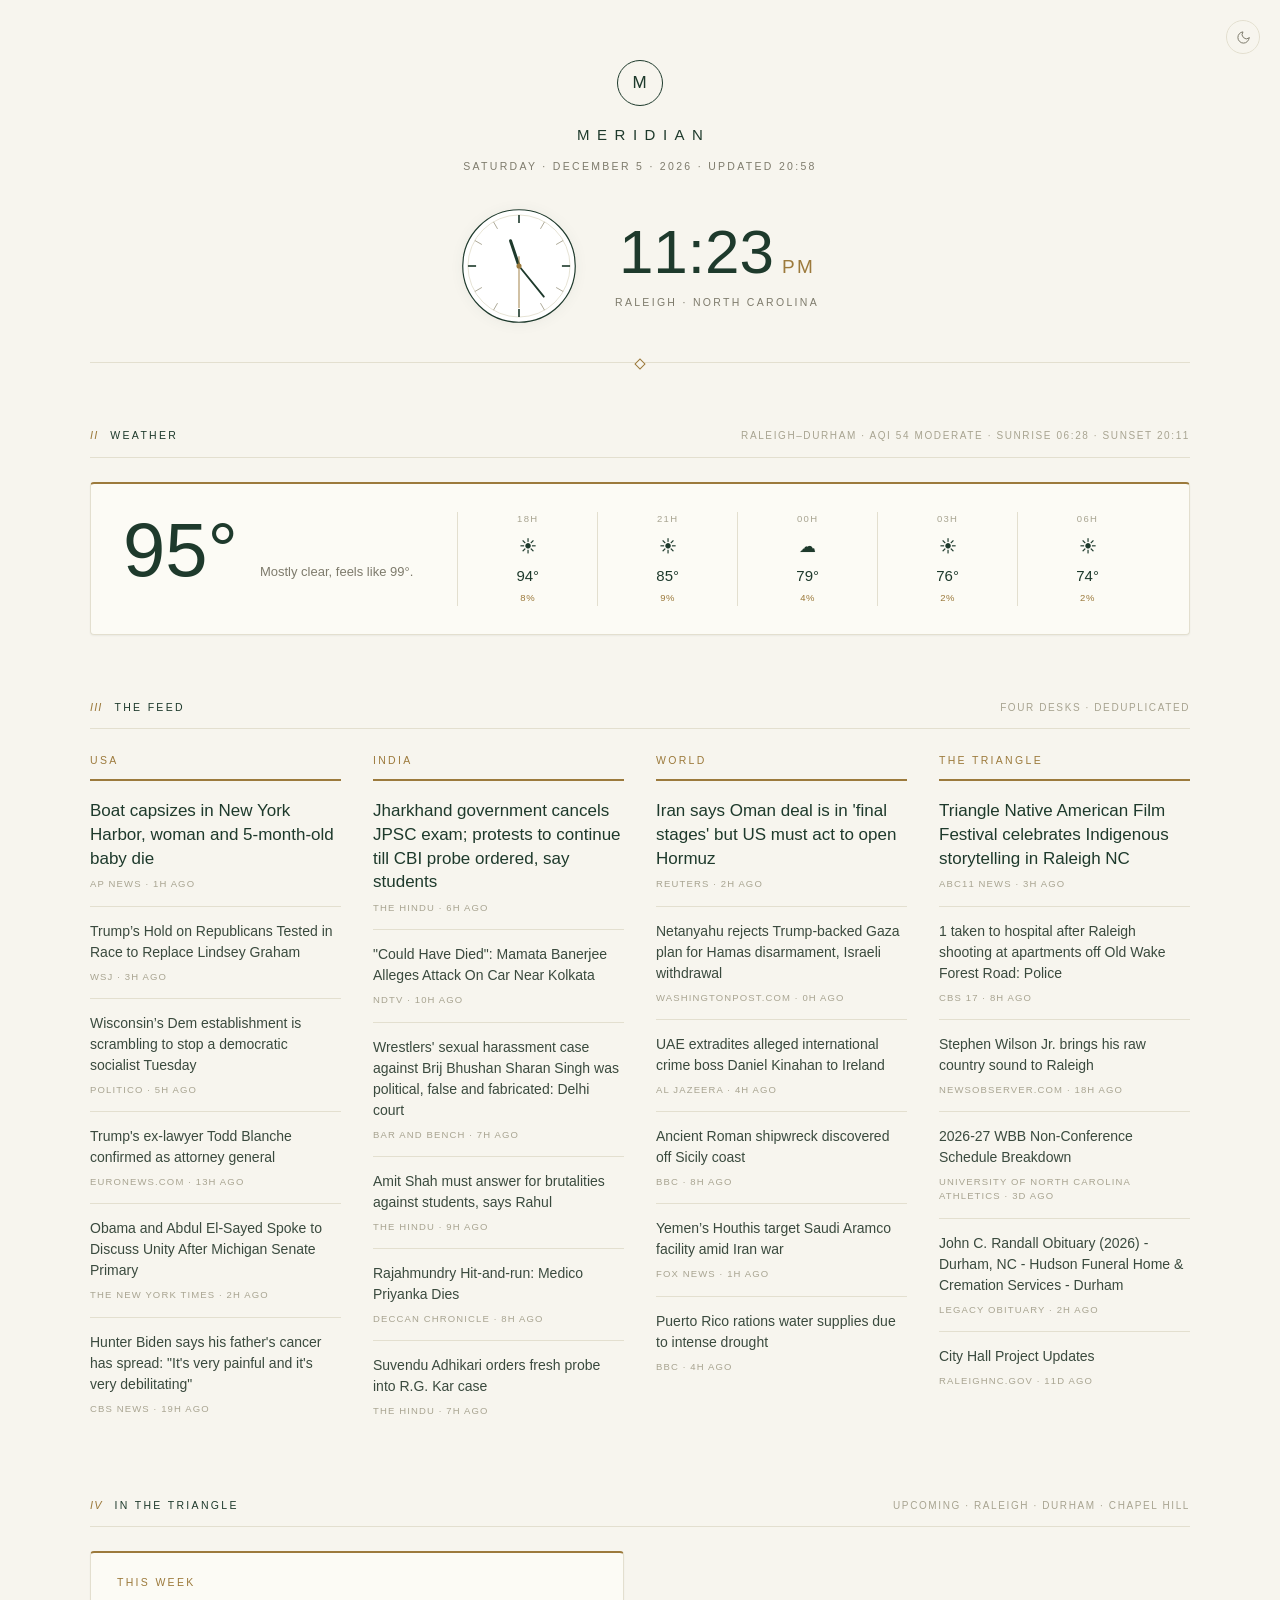
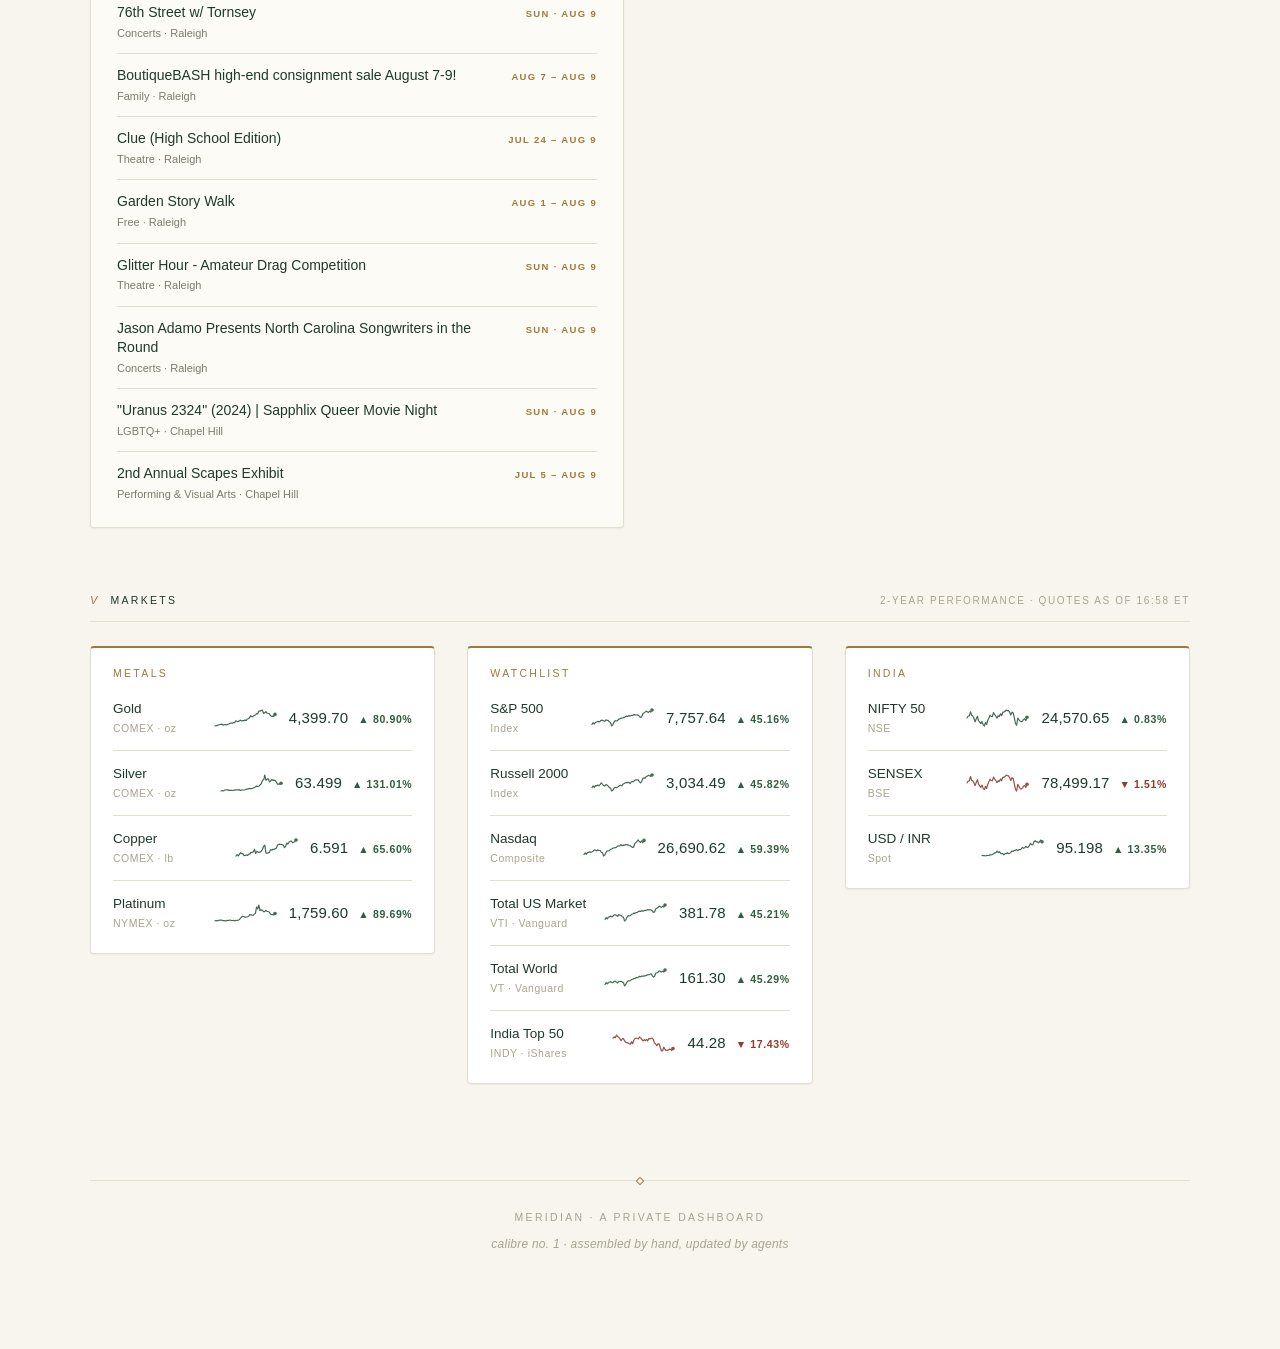
==== commit 8e442918: "Helvetica Swiss type; Noir/Heritage dark-light toggle; real Triangle events from Visit Raleigh + Vis" ====
--- a/site/index.html
+++ b/site/index.html
@@ -6,11 +6,19 @@
 <title>Meridian</title>
 <link rel="preconnect" href="https://fonts.googleapis.com">
 <link rel="preconnect" href="https://fonts.gstatic.com" crossorigin>
-<link href="https://fonts.googleapis.com/css2?family=Playfair+Display:ital,wght@0,400;0,500;0,600;1,400&family=Inter:wght@400;500;600&display=swap" rel="stylesheet">
+<link href="https://fonts.googleapis.com/css2?family=Inter:ital,wght@0,200;0,400;0,500;0,600;1,400&display=swap" rel="stylesheet">
+<script>try{var t=localStorage.getItem("meridian-theme");if(t)document.documentElement.dataset.theme=t}catch(e){}</script>
+<meta name="theme-color" media="(prefers-color-scheme: light)" content="#F7F5EE">
+<meta name="theme-color" media="(prefers-color-scheme: dark)" content="#111113">
 <link rel="stylesheet" href="styles.css">
 </head>
 <body>
 <div class="page">
+
+  <button class="theme-toggle" id="theme-toggle" aria-label="Toggle light and dark theme">
+    <svg class="moon" viewBox="0 0 24 24" fill="none" stroke="currentColor" stroke-width="1.6" stroke-linecap="round" stroke-linejoin="round"><path d="M21 12.8A9 9 0 1 1 11.2 3a7 7 0 0 0 9.8 9.8z"/></svg>
+    <svg class="sun" viewBox="0 0 24 24" fill="none" stroke="currentColor" stroke-width="1.6" stroke-linecap="round"><circle cx="12" cy="12" r="4"/><path d="M12 2v2M12 20v2M4.9 4.9l1.4 1.4M17.7 17.7l1.4 1.4M2 12h2M20 12h2M4.9 19.1l1.4-1.4M17.7 6.3l1.4-1.4"/></svg>
+  </button>
 
   <!-- I · TIME -->
   <header>
@@ -19,22 +27,22 @@
     <div class="masthead-sub label" id="dateline">—</div>
     <div class="clockrow">
       <svg class="watch" viewBox="0 0 100 100" aria-hidden="true">
-        <circle cx="50" cy="50" r="48.5" fill="#FFFFFF" stroke="#161310" stroke-width="1"/>
-        <circle cx="50" cy="50" r="44" fill="none" stroke="#E8E4DB" stroke-width="0.75"/>
-        <g stroke="#161310" stroke-width="1.4">
+        <circle class="face" cx="50" cy="50" r="48.5" fill="#FFFFFF" stroke="#161310" stroke-width="1"/>
+        <circle class="ring" cx="50" cy="50" r="44" fill="none" stroke="#E8E4DB" stroke-width="0.75"/>
+        <g class="tick" stroke="#161310" stroke-width="1.4">
           <line x1="50" y1="6" x2="50" y2="13"/><line x1="50" y1="87" x2="50" y2="94"/>
           <line x1="6" y1="50" x2="13" y2="50"/><line x1="87" y1="50" x2="94" y2="50"/>
         </g>
-        <g stroke="#A9A398" stroke-width="0.8">
+        <g class="tick2" stroke="#A9A398" stroke-width="0.8">
           <line x1="72" y1="11.9" x2="68.5" y2="18"/><line x1="88.1" y1="28" x2="82" y2="31.5"/>
           <line x1="88.1" y1="72" x2="82" y2="68.5"/><line x1="72" y1="88.1" x2="68.5" y2="82"/>
           <line x1="28" y1="88.1" x2="31.5" y2="82"/><line x1="11.9" y1="72" x2="18" y2="68.5"/>
           <line x1="11.9" y1="28" x2="18" y2="31.5"/><line x1="28" y1="11.9" x2="31.5" y2="18"/>
         </g>
-        <line id="hh" x1="50" y1="50" x2="50" y2="27" stroke="#161310" stroke-width="2.6" stroke-linecap="round"/>
-        <line id="mh" x1="50" y1="50" x2="50" y2="16" stroke="#161310" stroke-width="1.6" stroke-linecap="round"/>
-        <line id="sh" x1="50" y1="58" x2="50" y2="14" stroke="#A5804A" stroke-width="0.8" stroke-linecap="round"/>
-        <circle cx="50" cy="50" r="2.2" fill="#A5804A"/>
+        <line id="hh" class="hand" x1="50" y1="50" x2="50" y2="27" stroke="#161310" stroke-width="2.6" stroke-linecap="round"/>
+        <line id="mh" class="hand" x1="50" y1="50" x2="50" y2="16" stroke="#161310" stroke-width="1.6" stroke-linecap="round"/>
+        <line id="sh" class="second" x1="50" y1="58" x2="50" y2="14" stroke="#A5804A" stroke-width="0.8" stroke-linecap="round"/>
+        <circle class="pin" cx="50" cy="50" r="2.2" fill="#A5804A"/>
       </svg>
       <div>
         <div class="bigtime" id="digital">–:––</div>
--- a/site/styles.css
+++ b/site/styles.css
@@ -1,21 +1,59 @@
+/* Meridian — Swiss Helvetica, two liveries:
+   light = Heritage Green (ivory / racing green / brass)
+   dark  = Noir Concierge (charcoal / ivory / champagne)          */
+
 :root{
-  --paper:#FDFDFB;
-  --ink:#161310;
-  --muted:#7A7468;
-  --faint:#A9A398;
-  --hairline:#E8E4DB;
-  --gold:#A5804A;
-  --up:#3E6B4F;
-  --down:#93392F;
-  /* enamel dial washes */
-  --wash-sky:#EDF3F7;    --dial-sky:#33586E;
-  --wash-sage:#EEF4EE;   --dial-sage:#3E6B4F;
-  --wash-cream:#F9F4EA;  --dial-cream:#A5804A;
-  --wash-slate:#F4F4F1;  --dial-slate:#4A4A45;
-  --wash-blush:#F9F1ED;  --dial-blush:#A65A47;
-  --serif:"Playfair Display","Didot","Bodoni 72",Georgia,"Times New Roman",serif;
-  --sans:"Inter","Helvetica Neue",Helvetica,Arial,sans-serif;
-}
+  --sans:"Helvetica Neue",Helvetica,"Inter",Arial,sans-serif;
+
+  /* Heritage Green (light, default) */
+  --paper:#F7F5EE;
+  --ink:#1E3A2C;
+  --muted:#7E7B6C;
+  --faint:#A8A491;
+  --hairline:#E3DFCF;
+  --accent:#9C7A3C;
+  --up:#2F5D40;
+  --down:#8E3B2C;
+  --panel:#FCFBF5;
+  --panel-raised:#FFFFFF;
+  --watch-face:#FFFFFF;
+  --body-text:#3A4A3E;
+  --shadow:rgba(30,58,44,.06);
+}
+:root[data-theme="dark"]{
+  --paper:#111113;
+  --ink:#EDE8DD;
+  --muted:#8D887B;
+  --faint:#5E5A50;
+  --hairline:#26262A;
+  --accent:#C6A15B;
+  --up:#7FA98A;
+  --down:#C97B6D;
+  --panel:#18181B;
+  --panel-raised:#1C1C20;
+  --watch-face:#161618;
+  --body-text:#C9C4B8;
+  --shadow:rgba(0,0,0,.45);
+}
+@media (prefers-color-scheme: dark){
+  :root:not([data-theme]){
+    --paper:#111113; --ink:#EDE8DD; --muted:#8D887B; --faint:#5E5A50;
+    --hairline:#26262A; --accent:#C6A15B; --up:#7FA98A; --down:#C97B6D;
+    --panel:#18181B; --panel-raised:#1C1C20; --watch-face:#161618;
+    --body-text:#C9C4B8; --shadow:rgba(0,0,0,.45);
+  }
+}
+
+/* legacy variable names used by data files / inline styles → single accent */
+:root, :root[data-theme="dark"]{
+  --gold:var(--accent);
+  --wash-sky:var(--panel);   --dial-sky:var(--accent);
+  --wash-sage:var(--panel);  --dial-sage:var(--accent);
+  --wash-cream:var(--panel); --dial-cream:var(--accent);
+  --wash-slate:var(--panel); --dial-slate:var(--accent);
+  --wash-blush:var(--panel); --dial-blush:var(--accent);
+}
+
 *{margin:0;padding:0;box-sizing:border-box}
 html{-webkit-text-size-adjust:100%}
 body{
@@ -24,11 +62,31 @@
   font-family:var(--sans);
   font-size:15px;line-height:1.5;
   -webkit-font-smoothing:antialiased;
+  transition:background .35s ease,color .35s ease;
 }
 a{color:inherit;text-decoration:none}
 a:hover h3{text-decoration:underline;text-decoration-thickness:1px;text-underline-offset:4px}
 .page{max-width:1180px;margin:0 auto;padding:0 40px 96px}
 @media (max-width:640px){.page{padding:0 20px 64px}}
+
+/* ---------- theme toggle ---------- */
+.theme-toggle{
+  position:fixed;top:20px;right:20px;z-index:10;
+  width:34px;height:34px;border-radius:50%;
+  border:1px solid var(--hairline);background:var(--paper);
+  color:var(--muted);cursor:pointer;
+  display:flex;align-items:center;justify-content:center;
+  transition:color .2s,border-color .2s,background .35s;
+}
+.theme-toggle:hover{color:var(--accent);border-color:var(--accent)}
+.theme-toggle svg{width:15px;height:15px;display:block}
+.theme-toggle .sun{display:none}
+:root[data-theme="dark"] .theme-toggle .sun{display:block}
+:root[data-theme="dark"] .theme-toggle .moon{display:none}
+@media (prefers-color-scheme: dark){
+  :root:not([data-theme]) .theme-toggle .sun{display:block}
+  :root:not([data-theme]) .theme-toggle .moon{display:none}
+}
 
 /* ---------- entrance ---------- */
 @keyframes rise{from{opacity:0;transform:translateY(10px)}to{opacity:1;transform:none}}
@@ -38,19 +96,18 @@
 section:nth-of-type(2){animation-delay:.16s}
 section:nth-of-type(3){animation-delay:.24s}
 section:nth-of-type(4){animation-delay:.32s}
-section:nth-of-type(5){animation-delay:.40s}
 @media (prefers-reduced-motion: reduce){header,section{animation:none}}
 
 /* ---------- labels ---------- */
 .label{
-  font-family:var(--sans);font-size:10.5px;letter-spacing:.22em;
+  font-size:10.5px;letter-spacing:.22em;
   text-transform:uppercase;color:var(--muted);font-weight:500;
 }
 .label--ink{color:var(--ink)}
-.label--gold{color:var(--gold)}
+.label--gold{color:var(--accent)}
 .secnum{
-  font-family:var(--serif);font-style:italic;font-weight:400;
-  color:var(--gold);margin-right:12px;letter-spacing:.08em;font-size:12px;
+  font-style:italic;font-weight:400;
+  color:var(--accent);margin-right:12px;letter-spacing:.1em;font-size:11px;
 }
 .sampletag{
   font-size:9px;letter-spacing:.18em;text-transform:uppercase;color:var(--faint);
@@ -64,20 +121,27 @@
   width:46px;height:46px;margin:0 auto 18px;
   border:1px solid var(--ink);border-radius:50%;
   display:flex;align-items:center;justify-content:center;
-  font-family:var(--serif);font-size:20px;
+  font-size:17px;font-weight:300;letter-spacing:.05em;
 }
 .wordmark{
-  font-family:var(--sans);font-size:15px;letter-spacing:.5em;text-transform:uppercase;
+  font-size:15px;letter-spacing:.5em;text-transform:uppercase;
   font-weight:500;margin-left:.5em;
 }
 .masthead-sub{margin-top:12px}
 .clockrow{display:flex;align-items:center;justify-content:center;gap:38px;margin-top:34px}
-.watch{width:116px;height:116px;filter:drop-shadow(0 1px 6px rgba(22,19,16,.07))}
+.watch{width:116px;height:116px;filter:drop-shadow(0 1px 6px var(--shadow))}
+.watch .face{fill:var(--watch-face)!important;stroke:var(--ink)!important}
+.watch .ring{stroke:var(--hairline)!important}
+.watch .tick{stroke:var(--ink)!important}
+.watch .tick2{stroke:var(--faint)!important}
+.watch .hand{stroke:var(--ink)!important}
+.watch .second{stroke:var(--accent)!important}
+.watch .pin{fill:var(--accent)!important}
 .bigtime{
-  font-family:var(--serif);font-size:64px;line-height:1;font-weight:500;
-  font-variant-numeric:tabular-nums;letter-spacing:.01em;
-}
-.bigtime small{font-size:20px;color:var(--gold);letter-spacing:.1em;margin-left:8px;font-weight:400}
+  font-size:62px;line-height:1;font-weight:200;
+  font-variant-numeric:tabular-nums;letter-spacing:0;
+}
+.bigtime small{font-size:19px;color:var(--accent);letter-spacing:.12em;margin-left:8px;font-weight:400}
 .tz{margin-top:12px}
 @media (max-width:640px){
   .clockrow{gap:22px}
@@ -89,7 +153,7 @@
 .masthead-rule::after{
   content:"";position:absolute;left:50%;top:-2.5px;width:6px;height:6px;
   transform:translateX(-50%) rotate(45deg);
-  background:var(--paper);border:1px solid var(--gold);
+  background:var(--paper);border:1px solid var(--accent);
 }
 
 /* ---------- sections & panels ---------- */
@@ -100,14 +164,15 @@
 }
 .section-head .meta{font-size:10px;letter-spacing:.16em;text-transform:uppercase;color:var(--faint);text-align:right}
 .panel{
-  background:var(--wash,transparent);
+  background:var(--panel);
   border:1px solid var(--hairline);
-  border-top:2px solid var(--dial,var(--hairline));
+  border-top:2px solid var(--accent);
   border-radius:4px;padding:28px 32px;
-  box-shadow:0 1px 2px rgba(22,19,16,.03);
+  box-shadow:0 1px 2px var(--shadow);
+  transition:background .35s ease;
 }
 @media (max-width:640px){.panel{padding:20px 20px}}
-.panel .label{color:var(--dial,var(--muted))}
+.panel .label{color:var(--accent)}
 
 .grid{display:grid;grid-template-columns:repeat(12,1fr);gap:32px 32px}
 .col-3{grid-column:span 3}
@@ -120,10 +185,11 @@
 
 /* ---------- market rows ---------- */
 .mgroup{
-  background:#fff;border:1px solid var(--hairline);border-top:2px solid var(--gcolor,var(--hairline));
-  border-radius:4px;padding:18px 22px 8px;box-shadow:0 1px 2px rgba(22,19,16,.03);
-}
-.mgroup .label{color:var(--gcolor,var(--muted));margin-bottom:4px}
+  background:var(--panel-raised);border:1px solid var(--hairline);border-top:2px solid var(--accent);
+  border-radius:4px;padding:18px 22px 8px;box-shadow:0 1px 2px var(--shadow);
+  transition:background .35s ease;
+}
+.mgroup .label{color:var(--accent);margin-bottom:4px}
 .row{display:flex;align-items:center;justify-content:space-between;
   padding:13px 0;border-bottom:1px solid var(--hairline);gap:12px}
 .row:last-child{border-bottom:none}
@@ -131,9 +197,9 @@
 .row .sub{font-size:10.5px;color:var(--faint);letter-spacing:.05em;margin-top:2px}
 .spark{flex:1;display:flex;justify-content:flex-end;min-width:0}
 .spark svg{display:block;opacity:.9}
-.num{font-family:var(--serif);font-size:17px;font-weight:500;
+.num{font-size:15px;font-weight:500;
   font-variant-numeric:tabular-nums lining-nums;letter-spacing:.01em;white-space:nowrap}
-.delta{font-size:10.5px;letter-spacing:.06em;white-space:nowrap;margin-left:10px;font-weight:500}
+.delta{font-size:10.5px;letter-spacing:.06em;white-space:nowrap;margin-left:10px;font-weight:600}
 .delta.up{color:var(--up)}
 .delta.down{color:var(--down)}
 .delta.flat{color:var(--faint)}
@@ -142,7 +208,7 @@
 /* ---------- weather ---------- */
 .weather-wrap{display:flex;gap:44px;align-items:stretch;flex-wrap:wrap}
 .weather-main{display:flex;gap:22px;align-items:baseline;min-width:260px}
-.weather-temp{font-family:var(--serif);font-size:80px;font-weight:500;line-height:1;color:var(--dial-sky)}
+.weather-temp{font-size:76px;font-weight:200;line-height:1;color:var(--ink)}
 .weather-desc{font-size:13px;color:var(--muted);line-height:1.7;max-width:230px}
 .weather-hours{display:flex;flex:1;min-width:280px;border-left:1px solid var(--hairline)}
 @media (max-width:640px){.weather-hours{border-left:none;border-top:1px solid var(--hairline);padding-top:16px}}
@@ -150,36 +216,16 @@
 .wh + .wh{border-left:1px solid var(--hairline)}
 .wh .h{font-size:9.5px;letter-spacing:.14em;color:var(--faint);text-transform:uppercase}
 .wh .g{font-size:17px;margin-top:8px}
-.wh .t{font-family:var(--serif);font-size:16px;font-weight:500;margin-top:5px}
-.wh .p{font-size:9.5px;color:var(--dial-sky);margin-top:4px;letter-spacing:.06em}
-
-/* ---------- briefing ---------- */
-.panel--brief{padding:44px 40px}
-@media (max-width:640px){.panel--brief{padding:28px 22px}}
-.brief{max-width:720px;margin:0 auto;text-align:center}
-.brief h1{
-  font-family:var(--serif);font-weight:500;font-size:32px;line-height:1.32;
-  letter-spacing:.005em;margin:24px 0 6px;
-}
-@media (max-width:640px){.brief h1{font-size:24px}}
-.brief .rule{
-  width:56px;height:1px;background:var(--gold);opacity:.55;margin:18px auto 22px;position:relative;
-}
-.brief .rule::after{
-  content:"";position:absolute;left:50%;top:-2.5px;width:5px;height:5px;
-  transform:translateX(-50%) rotate(45deg);background:var(--wash-cream);border:1px solid var(--gold);
-}
-.brief p{font-size:15px;line-height:1.85;color:#3B3730;text-align:left}
-.brief p + p{margin-top:15px}
-.brief .signoff{margin-top:24px;font-family:var(--serif);font-style:italic;font-size:14.5px;color:var(--muted)}
+.wh .t{font-size:15px;font-weight:500;margin-top:5px}
+.wh .p{font-size:9.5px;color:var(--accent);margin-top:4px;letter-spacing:.06em}
 
 /* ---------- news ---------- */
-.newscol .label{padding-bottom:10px;border-bottom:2px solid currentColor;display:block}
+.newscol .label{padding-bottom:10px;border-bottom:2px solid var(--accent);display:block;color:var(--accent)}
 .story{padding:14px 0;border-bottom:1px solid var(--hairline);display:block}
 .story:last-child{border-bottom:none}
-.story h3{font-family:var(--serif);font-weight:500;font-size:15.5px;line-height:1.45}
+.story h3{font-weight:400;font-size:14px;line-height:1.5;color:var(--body-text)}
 .story.featured{padding-top:18px}
-.story.featured h3{font-size:19px;line-height:1.35}
+.story.featured h3{font-size:17px;line-height:1.4;font-weight:500;color:var(--ink)}
 .story .src{font-size:9.5px;letter-spacing:.12em;text-transform:uppercase;color:var(--faint);margin-top:7px}
 
 /* ---------- events ---------- */
@@ -187,18 +233,18 @@
 .ev-item{display:flex;align-items:baseline;justify-content:space-between;gap:18px;
   padding:12px 0;border-bottom:1px solid var(--hairline)}
 .ev-item:last-child{border-bottom:none}
-.ev-title{font-family:var(--serif);font-weight:500;font-size:15.5px;line-height:1.35}
+.ev-title{font-weight:500;font-size:14px;line-height:1.4}
 .ev-where{font-size:11px;color:var(--muted);margin-top:2px}
-.ev-when{font-size:9.5px;letter-spacing:.14em;text-transform:uppercase;color:var(--dial-blush);
+.ev-when{font-size:9.5px;letter-spacing:.14em;text-transform:uppercase;color:var(--accent);
   font-weight:600;white-space:nowrap}
 
-.empty{padding:18px 0;color:var(--faint);font-size:13px;font-style:italic;font-family:var(--serif)}
+.empty{padding:18px 0;color:var(--faint);font-size:13px;font-style:italic}
 
 /* ---------- footer ---------- */
 footer{margin-top:96px;text-align:center;border-top:1px solid var(--hairline);padding-top:30px}
 .footer-diamond{
   width:6px;height:6px;margin:-33px auto 26px;transform:rotate(45deg);
-  background:var(--paper);border:1px solid var(--gold);
+  background:var(--paper);border:1px solid var(--accent);
 }
 footer .label{color:var(--faint)}
-.caliber{font-family:var(--serif);font-style:italic;font-size:12.5px;color:var(--faint);margin-top:9px}
+.caliber{font-style:italic;font-size:12px;color:var(--faint);margin-top:9px;letter-spacing:.02em}
